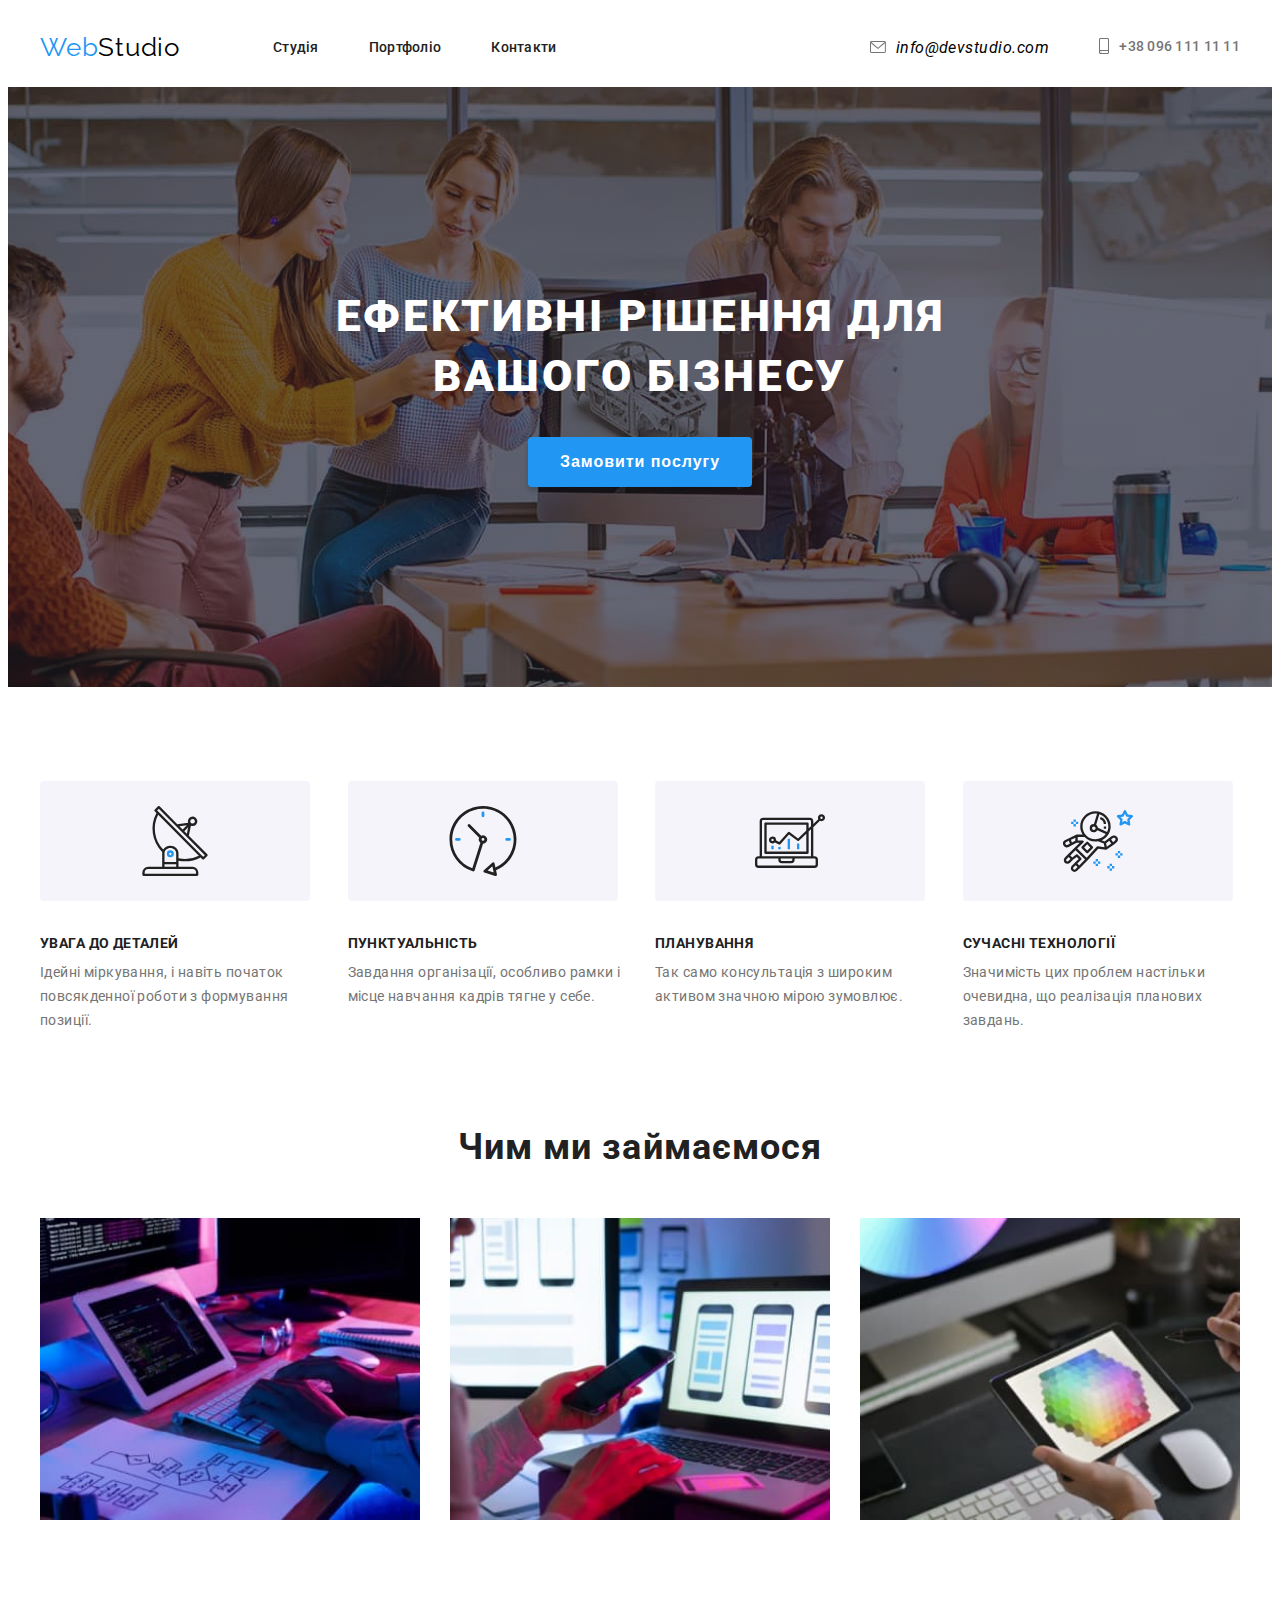
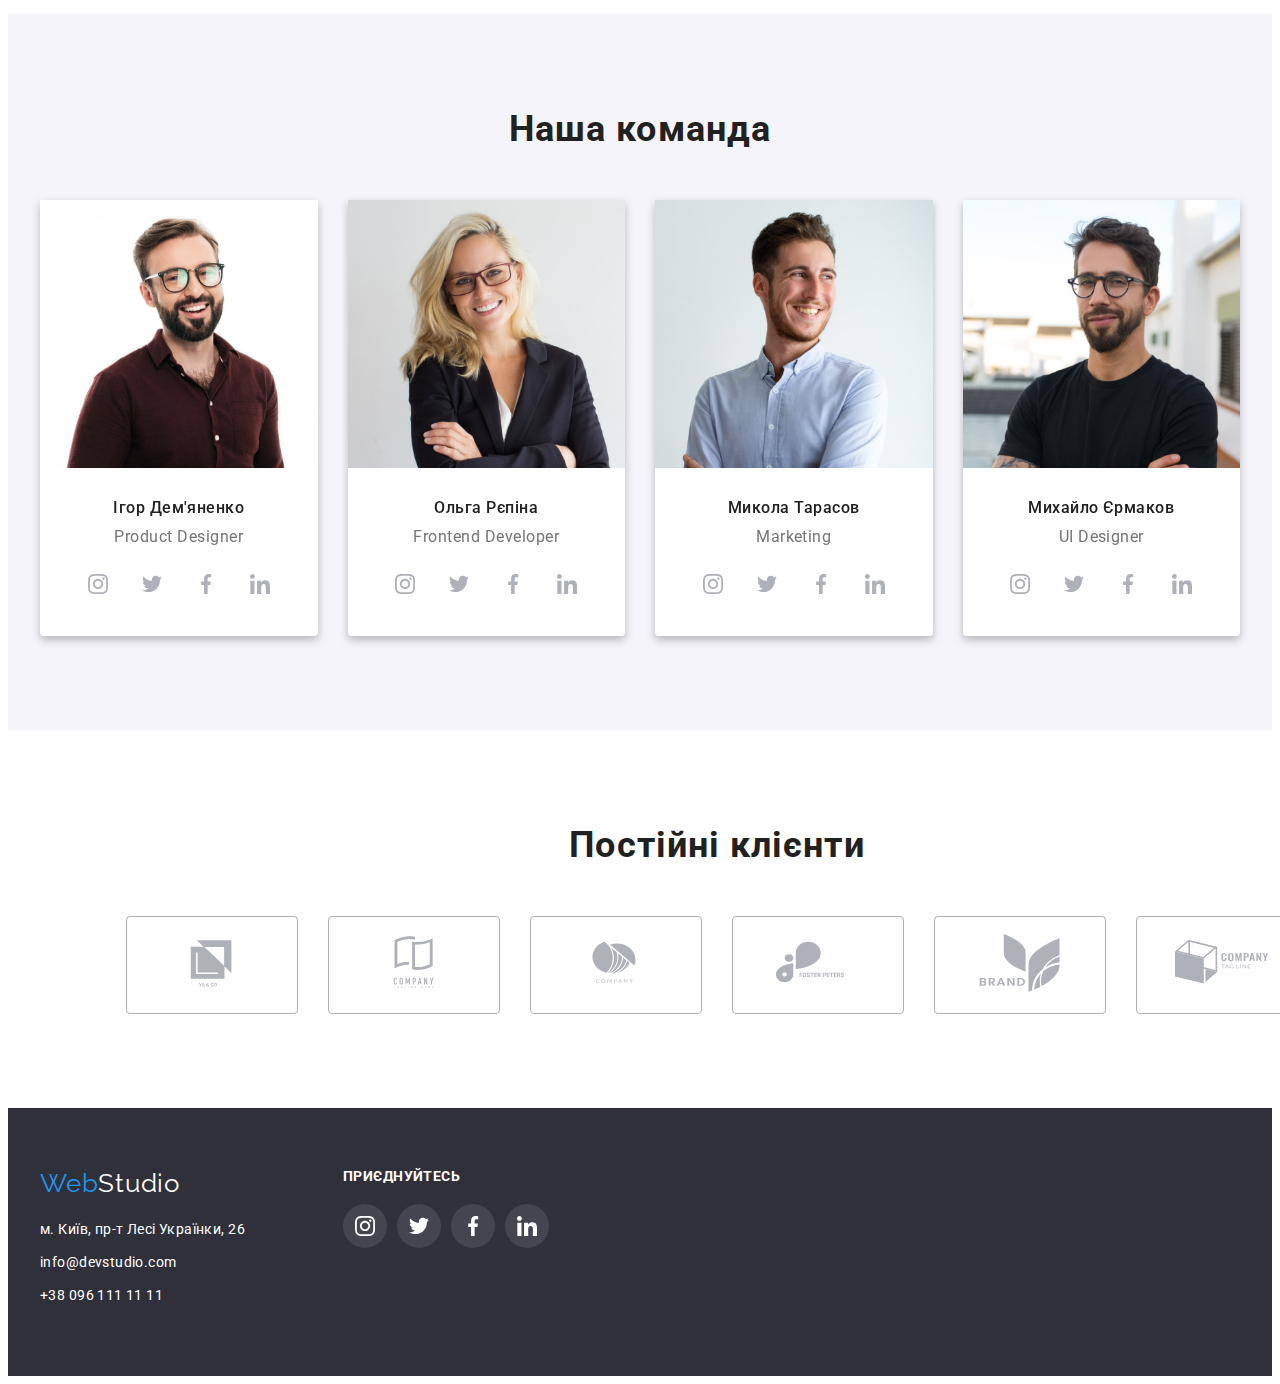
==== index.html @ d31512fd "add styles" ====
<!DOCTYPE html>
<html lang="en">
  <head>
    <meta charset="UTF-8" />
    <meta name="viewport" content="width=device-width, initial-scale=1.0" />
    <title>WebStudio</title>
    <link
      rel="stylesheet"
      href="https://cdnjs.cloudflare.com/ajax/libs/modern-normalize/2.0.0/modern-normalize.min.css"
      integrity="sha512-4xo8blKMVCiXpTaLzQSLSw3KFOVPWhm/TRtuPVc4WG6kUgjH6J03IBuG7JZPkcWMxJ5huwaBpOpnwYElP/m6wg=="
      crossorigin="anonymous"
      referrerpolicy="no-referrer"
    />
    <link rel="preconnect" href="https://fonts.googleapis.com" />
    <link rel="preconnect" href="https://fonts.gstatic.com" crossorigin />
    <link
      href="https://fonts.googleapis.com/css2?family=Raleway:wght@700&family=Roboto:wght@400;500;700;900&display=swap"
      rel="stylesheet"
    />
    <link rel="stylesheet" href="./css/styles.css" />
  </head>
  <body>
    <header class="header">
      <div class="container">
        <a class="logo" href="./index.html"
          ><span class="logo-span">Web</span>Studio</a
        >
        <nav class="nav">
          <ul class="nav-list list">
            <li class="nav-list-item">
              <a class="nav-item-link link" href="./index.html">Студія</a>
            </li>
            <li class="nav-list-item">
              <a class="nav-item-link link" href="./portfolio.html"
                >Портфоліо</a
              >
            </li>
            <li class="nav-list-item">
              <a class="nav-item-link link" href="./index.html">Контакти</a>
            </li>
          </ul>
        </nav>
        <address class="address">
          <ul class="address-list list">
            <li class="address-list-item">
              <a href="info@devstudio.com" class="address-link link"></a>
                <svg class="address-link-svg" width="16" height="12">
                  <use href="./images/symbol-defs.svg#icon-email"></use></svg>info@devstudio.com</a
              >
            </li>
            <li class="address-list-item">
              <a href="tel:+380961111111" class="address-link link">
                <svg class="address-link-svg" width="10" height="16">
                  <use href="./images/symbol-defs.svg#icon-smartphone"></use>
                </svg>
                +38 096 111 11 11</a>
            </li>
          </ul>
        </address>
      </div>
    </header>
    <main class="main">
      <section class="hero">
        <div class="container">
          <h1 class="hero-title">
            Ефективні рішення для <br />
            вашого бізнесу
          </h1>
          <button type="button" class="hero-btn">Замовити послугу</button>
        </div>
      </section>
      <section class="features">
        <div class="container">
          <h2 class="visually-hidden">Особливості</h2>
          <ul class="features-list list">
            <li class="features-list-item">
              <h3 class="features-item-title">Увага до деталей</h3>
              <p class="features-item-text">
                Ідейні міркування, і навіть початок повсякденної роботи з
                формування позиції.
              </p>
            </li>
            <li class="features-list-item">
              <h3 class="features-item-title">Пунктуальність</h3>
              <p class="features-item-text">
                Завдання організації, особливо рамки і місце навчання кадрів
                тягне у себе.
              </p>
            </li>
            <li class="features-list-item">
              <h3 class="features-item-title">Планування</h3>
              <p class="features-item-text">
                Так само консультація з широким активом значною мірою зумовлює.
              </p>
            </li>
            <li class="features-list-item">
              <h3 class="features-item-title">Сучасні технології</h3>
              <p class="features-item-text">
                Значимість цих проблем настільки очевидна, що реалізація
                планових завдань.
              </p>
            </li>
          </ul>
        </div>
      </section>
      <section class="work">
        <div class="container">
          <h2 class="work-title">Чим ми займаємося</h2>
          <ul class="work-list list">
            <li class="work-list-item">
              <img
                class="work-item-img"
                src="./images/work_img1.jpg"
                alt="keyboard"
                width="400"
              />
            </li>
            <li class="work-list-item">
              <img
                class="work-item-img"
                src="./images/work_img2.jpg"
                alt="laptop"
                width="400"
              />
            </li>
            <li class="work-list-item">
              <img
                class="work-item-img"
                src="./images/work_img3.jpg"
                alt="ipad"
                width="400"
              />
            </li>
          </ul>
        </div>
      </section>
      <section class="team">
        <div class="container">
          <h2 class="team-title">Наша команда</h2>
          <ul class="team-list list">
            <li class="team-list-item">
              <img
                class="team-item-img"
                src="./images/team_img1.jpg"
                alt="Ігор Дем'яненко"
                width="400"
              />
              <div class="team-item-box">
                <h3 class="team-item-title">Ігор Дем'яненко</h3>
                <p class="team-item-text">Product Designer</p>
                <ul class="team-soc-list list">
                  <li class="team-soc-item">
                    <a class="team-soc-link" href="">
                      <svg class="team-soc-svg" width="20" height="20">
                        <use
                          href="./images/symbol-defs.svg#icon-instagram"
                        ></use>
                      </svg>
                    </a>
                  </li>
                  <li class="team-soc-item">
                    <a class="team-soc-link" href="">
                      <svg class="team-soc-svg" width="20" height="20">
                        <use href="./images/symbol-defs.svg#icon-twitter"></use>
                      </svg>
                    </a>
                  </li>
                  <li class="team-soc-item">
                    <a class="team-soc-link" href="">
                      <svg class="team-soc-svg" width="20" height="20">
                        <use
                          href="./images/symbol-defs.svg#icon-facebook"
                        ></use>
                      </svg>
                    </a>
                  </li>
                  <li class="team-soc-item">
                    <a class="team-soc-link" href="">
                      <svg class="team-soc-svg" width="20" height="20">
                        <use
                          href="./images/symbol-defs.svg#icon-linkedin"
                        ></use>
                      </svg>
                    </a>
                  </li>
                </ul>
              </div>
            </li>
            <li class="team-list-item">
              <img
                class="team-item-img"
                src="./images/team_img2.jpg"
                alt="Ольга Рєпіна"
                width="400"
              />
              <div class="team-item-box">
                <h3 class="team-item-title">Ольга Рєпіна</h3>
                <p class="team-item-text">Frontend Developer</p>
                <ul class="team-soc-list list">
                  <li class="team-soc-item">
                    <a class="team-soc-link" href="">
                      <svg class="team-soc-svg" width="20" height="20">
                        <use
                          href="./images/symbol-defs.svg#icon-instagram"
                        ></use>
                      </svg>
                    </a>
                  </li>
                  <li class="team-soc-item">
                    <a class="team-soc-link" href="">
                      <svg class="team-soc-svg" width="20" height="20">
                        <use href="./images/symbol-defs.svg#icon-twitter"></use>
                      </svg>
                    </a>
                  </li>
                  <li class="team-soc-item">
                    <a class="team-soc-link" href="">
                      <svg class="team-soc-svg" width="20" height="20">
                        <use
                          href="./images/symbol-defs.svg#icon-facebook"
                        ></use>
                      </svg>
                    </a>
                  </li>
                  <li class="team-soc-item">
                    <a class="team-soc-link" href="">
                      <svg class="team-soc-svg" width="20" height="20">
                        <use
                          href="./images/symbol-defs.svg#icon-linkedin"
                        ></use>
                      </svg>
                    </a>
                  </li>
                </ul>
              </div>
            </li>
            <li class="team-list-item">
              <img
                class="team-item-img"
                src="./images/team_img3.jpg"
                alt="Микола Тарасов"
                width="400"
              />
              <div class="team-item-box">
                <h3 class="team-item-title">Микола Тарасов</h3>
                <p class="team-item-text">Marketing</p>
                <ul class="team-soc-list list">
                  <li class="team-soc-item">
                    <a class="team-soc-link" href="">
                      <svg class="team-soc-svg" width="20" height="20">
                        <use
                          href="./images/symbol-defs.svg#icon-instagram"
                        ></use>
                      </svg>
                    </a>
                  </li>
                  <li class="team-soc-item">
                    <a class="team-soc-link" href="">
                      <svg class="team-soc-svg" width="20" height="20">
                        <use href="./images/symbol-defs.svg#icon-twitter"></use>
                      </svg>
                    </a>
                  </li>
                  <li class="team-soc-item">
                    <a class="team-soc-link" href="">
                      <svg class="team-soc-svg" width="20" height="20">
                        <use
                          href="./images/symbol-defs.svg#icon-facebook"
                        ></use>
                      </svg>
                    </a>
                  </li>
                  <li class="team-soc-item">
                    <a class="team-soc-link" href="">
                      <svg class="team-soc-svg" width="20" height="20">
                        <use
                          href="./images/symbol-defs.svg#icon-linkedin"
                        ></use>
                      </svg>
                    </a>
                  </li>
                </ul>
              </div>
            </li>
            <li class="team-list-item">
              <img
                class="team-item-img"
                src="./images/team_img4.jpg"
                alt="Михайло Єрмаков"
                width="400"
              />
              <div class="team-item-box">
                <h3 class="team-item-title">Михайло Єрмаков</h3>
                <p class="team-item-text">UI Designer</p>
                <ul class="team-soc-list list">
                  <li class="team-soc-item">
                    <a class="team-soc-link" href="">
                      <svg class="team-soc-svg" width="20" height="20">
                        <use
                          href="./images/symbol-defs.svg#icon-instagram"
                        ></use>
                      </svg>
                    </a>
                  </li>
                  <li class="team-soc-item">
                    <a class="team-soc-link" href="">
                      <svg class="team-soc-svg" width="20" height="20">
                        <use href="./images/symbol-defs.svg#icon-twitter"></use>
                      </svg>
                    </a>
                  </li>
                  <li class="team-soc-item">
                    <a class="team-soc-link" href="">
                      <svg class="team-soc-svg" width="20" height="20">
                        <use
                          href="./images/symbol-defs.svg#icon-facebook"
                        ></use>
                      </svg>
                    </a>
                  </li>
                  <li class="team-soc-item">
                    <a class="team-soc-link" href="">
                      <svg class="team-soc-svg" width="20" height="20">
                        <use
                          href="./images/symbol-defs.svg#icon-linkedin"
                        ></use>
                      </svg>
                    </a>
                  </li>
                </ul>
              </div>
            </li>
          </ul>
        </div>
      </section>
      <section class="customers">
        <div class="container">
          <h2 class="customers-title">Постійні клієнти</h2>
          <ul class="customers-list list">
            <li class="customers-list-item">
              <a class="customers-item-link" href="">
                <svg class="customers-item-svg" width="106" height="60">
                  <use href="./images/symbol-defs.svg#icon-logo_client1"></use>
                </svg>
              </a>
            </li>
            <li class="customers-list-item">
              <a class="customers-item-link" href="">
                <svg class="customers-item-svg" width="106" height="60">
                  <use href="./images/symbol-defs.svg#icon-logo_client2"></use>
                </svg>
              </a>
            </li>
            <li class="customers-list-item">
              <a class="customers-item-link" href="">
                <svg class="customers-item-svg" width="106" height="60">
                  <use href="./images/symbol-defs.svg#icon-logo_client3"></use>
                </svg>
              </a>
            </li>
            <li class="customers-list-item">
              <a class="customers-item-link" href="">
                <svg class="customers-item-svg" width="106" height="60">
                  <use href="./images/symbol-defs.svg#icon-logo_client4"></use>
                </svg>
              </a>
            </li>
            <li class="customers-list-item">
              <a class="customers-item-link" href="">
                <svg class="customers-item-svg" width="106" height="60">
                  <use href="./images/symbol-defs.svg#icon-logo_client5"></use>
                </svg>
              </a>
            </li>
            <li class="customers-list-item">
              <a class="customers-item-link" href="">
                <svg class="customers-item-svg" width="106" height="60">
                  <use href="./images/symbol-defs.svg#icon-logo_client6"></use>
                </svg>
              </a>
            </li>
          </ul>
        </div>
      </section>
    </main>
    <footer class="footer">
      <div class="container">
        <div class="footer-info">
          <a class="logo footer-logo" href="./index.html"
            ><span class="logo-span">Web</span>Studio</a
          >
          <address class="footer-address">
            <ul class="list footer-address-list">
              <li class="footer-address-item">
                <a
                  class="footer-address-link link"
                  href="https://goo.gl/maps/xcKS5uN1R73TACxM7"
                  >м. Київ, пр-т Лесі Українки, 26</a
                >
              </li>
              <li class="footer-address-item">
                <a class="footer-address-link link" href="info@devstudio.com"
                  >info@devstudio.com</a
                >
              </li>
              <li class="footer-address-item">
                <a class="footer-address-link link" href="tel:+380961111111"
                  >+38 096 111 11 11</a
                >
              </li>
            </ul>
          </address>
        </div>
        <div class="footer-soc">
          <h2 class="footer-soc-title">приєднуйтесь</h2>
          <ul class="footer-soc-list list">
            <li class="footer-soc-item">
              <a class="footer-soc-link" href="">
                <svg class="footer-soc-svg" width="20" height="20">
                  <use href="./images/symbol-defs.svg#icon-instagram"></use>
                </svg>
              </a>
            </li>
            <li class="footer-soc-item">
              <a class="footer-soc-link" href="">
                <svg class="footer-soc-svg" width="20" height="20">
                  <use href="./images/symbol-defs.svg#icon-twitter"></use>
                </svg>
              </a>
            </li>
            <li class="footer-soc-item">
              <a class="footer-soc-link" href="">
                <svg class="footer-soc-svg" width="20" height="20">
                  <use href="./images/symbol-defs.svg#icon-facebook"></use>
                </svg>
              </a>
            </li>
            <li class="footer-soc-item">
              <a class="footer-soc-link" href="">
                <svg class="footer-soc-svg" width="20" height="20">
                  <use href="./images/symbol-defs.svg#icon-linkedin"></use>
                </svg>
              </a>
            </li>
          </ul>
        </div>
      </div>
    </footer>
  </body>
</html>
---- css/styles.css ----
:root {
  --accent-color: #2196f3;
  --black-color: #000000;
  --add-color: #212121;
  --background-color: #2f303a;
  --white-color: #ffffff;
  --text-color: #757575;
  --team-background-color: #f5f4fa;
}
body {
  font-family: "Roboto";
  letter-spacing: 0.48px;
}
h1,
h2,
h3,
h4,
p {
  margin-top: 0;
  margin-bottom: 0;
}

ul {
  margin-top: 0;
  margin-bottom: 0;
  padding-left: 0;
}

img {
  display: block;
  max-width: 100%;
  height: auto;
}

.list {
  list-style: none;
  padding: 0;
}

.link {
  text-decoration: none;
}

.visually-hidden {
  position: absolute;
  width: 1px;
  height: 1px;
  margin: -1px;
  border: 0;
  padding: 0;
  white-space: nowrap;
  clip-path: inset(100%);
  clip: rect(0 0 0 0);
  overflow: hidden;
}
.container {
  width: 1200px;
  margin: 0 auto;
  padding: 0 15px;
}
.header {
  padding-top: 24px;
  padding-bottom: 25px;
}
.header .container {
  display: flex;
  align-items: center;
}
.logo {
  color: var(--black-color);
  font-family: Raleway;
  font-size: 26px;
  letter-spacing: 0.78px;
  margin-right: 93px;
  text-decoration: none;
}
.logo-span {
  color: var(--accent-color);
}

.nav {
  font-size: 14px;
  font-weight: 500;
  letter-spacing: 0.28px;
}
.nav-list {
  display: flex;
  gap: 50px;
}
.nav-item-link {
  color: var(--add-color);
}

.nav-item-link:hover {
  color: var(--accent-color);
}
.address {
  margin-left: auto;
}
.address-list {
  display: flex;
  gap: 50px;
}
.address-link-svg {
  fill: var(--text-color);
  margin-right: 10px;
}
.address-link {
  color: var(--text-color);
  font-size: 14px;
  font-style: normal;
  font-weight: 500;
  letter-spacing: 0.28px;
  display: flex;
  align-items: center;
}
.address-link:hover {
  color: var(--accent-color);
}
.address-link:hover .address-link-svg,
.address-link:focus .address-link-svg {
  fill: var(--accent-color);
}
.hero {
  padding-top: 200px;
  padding-bottom: 200px;
  background-image: linear-gradient(
      rgba(47, 48, 58, 0.4),
      rgba(47, 48, 58, 0.4)
    ),
    url(../images/hero_img1.jpg);
  text-align: center;
  background-position: center;
  background-repeat: no-repeat;
}
.hero-title {
  color: var(--white-color);
  text-align: center;
  font-size: 44px;
  font-weight: 900;
  line-height: 1.36;
  letter-spacing: 2.64px;
  text-transform: uppercase;
  margin-bottom: 30px;
}
.hero-btn {
  color: var(--white-color);
  background-color: var(--accent-color);
  font-size: 16px;
  font-weight: 700;
  line-height: 1.875;
  letter-spacing: 0.96px;
  text-align: center;
  box-shadow: 0px 4px 4px 0px rgba(0, 0, 0, 0.15);
  padding: 10px 32px;
  border-radius: 4px;
  border: none;
}
.hero-btn:hover,
.hero-btn:focus {
  cursor: pointer;
  opacity: 0.8;
}
.features {
  padding-top: 94px;
  padding-bottom: 94px;
}
.features-list {
  display: flex;
  gap: 30px;
}
.features-list-item::before {
  content: "";
  display: inline-block;
  margin-bottom: 30px;
  width: 270px;
  height: 120px;
  background-color: var(--team-background-color);
  background-position: center;
  background-repeat: no-repeat;
  border-radius: 4px;
}
.features-list-item:nth-child(1)::before {
  background-image: url(../images/features_svg1.svg);
}
.features-list-item:nth-child(2)::before {
  background-image: url(../images/features_svg2.svg);
}
.features-list-item:nth-child(3)::before {
  background-image: url(../images/features_svg3.svg);
}
.features-list-item:nth-child(4)::before {
  background-image: url(../images/features_svg4.svg);
}
.features-list-item {
  flex-basis: calc((100% - 90px) / 4);
}
.features-item-title {
  color: var(--add-color);
  font-size: 14px;
  letter-spacing: 0.42px;
  text-transform: uppercase;
  margin-bottom: 10px;
}
.features-item-text {
  color: var(--text-color);
  font-size: 14px;
  line-height: 1.71;
  letter-spacing: 0.42px;
}
.work {
  padding-bottom: 94px;
}
.work-list {
  display: flex;
  gap: 30px;
}
.team {
  background-color: var(--team-background-color);
  padding-top: 94px;
  padding-bottom: 94px;
}
.team-list {
  display: flex;
  gap: 30px;
}
.team-list-item {
  background-color: #ffffff;
  border-bottom-left-radius: 4px;
  border-bottom-right-radius: 4px;
  filter: drop-shadow(0px 4px 4px rgba(0, 0, 0, 0.25));
}
.work-title,
.team-title {
  color: var(--add-color);
  text-align: center;
  font-size: 36px;
  letter-spacing: 1.08px;
  margin-bottom: 50px;
}
.team-item-box {
  padding: 30px 0;
}
.team-item-title {
  color: var(--add-color);
  text-align: center;
  font-size: 16px;
  font-weight: 500;
  margin-bottom: 10px;
}
.team-item-text {
  color: var(--text-color);
  text-align: center;
  margin-bottom: 16px;
}
.team-soc-list {
  display: flex;
  justify-content: center;
  align-items: center;
  gap: 10px;
}
.team-soc-link {
  padding: 12px;
  display: flex;
  border-radius: 50%;
}
.team-soc-link:hover,
.team-soc-link:focus {
  background-color: var(--accent-color);
}
.team-soc-svg {
  fill: #afb1b8;
}
.team-soc-link:hover .team-soc-svg,
.team-soc-link:focus .team-soc-svg {
  fill: var(--white-color);
}
.customers {
  padding: 94px;
}
.customers-title {
  margin-bottom: 50px;
  color: #212121;
  text-align: center;
  font-size: 36px;
  line-height: normal;
  letter-spacing: 1.08px;
}
.customers-list {
  display: flex;
  justify-content: center;
  align-items: center;
  gap: 30px;
}
.customers-list-item {
  display: flex;
}
.customers-item-svg {
  fill: #afb1b8;
}
.customers-item-link {
  padding: 16px 32px;
  border: #afb1b8 solid 1px;
  border-radius: 4px;
}
.customers-item-link:hover,
.customers-item-link:focus {
  border-color: var(--accent-color);
}
.customers-item-link:hover .customers-item-svg,
.customers-item-link:focus .customers-item-svg {
  fill: var(--accent-color);
}
.footer {
  background-color: var(--background-color);
  padding-top: 60px;
  padding-bottom: 60px;
}
.footer .container {
  display: flex;
  gap: 70px;
}
.footer-logo {
  color: var(--white-color);
  margin-bottom: 20px;
  display: inline-block;
}
.footer-address-link {
  color: var(--text-color);
  font-size: 14px;
  font-style: normal;
  line-height: 1.71;
  letter-spacing: 0.42px;
}
.footer-address-link:hover,
.footer-address-link:focus {
 color: var(--accent-color);
}
.footer-address-item {
  margin-bottom: 9px;
}
.footer-address-link:first-child {
  color: var(--white-color);
}
.footer-soc-title {
  color: #fff;
  font-size: 14px;
  line-height: normal;
  letter-spacing: 0.42px;
  text-transform: uppercase;
  margin-bottom: 20px;
}
.footer-soc-list {
  display: flex;
  justify-content: center;
  align-items: center;
  gap: 10px;
}
.footer-soc-link {
  padding: 12px;
  display: flex;
  border-radius: 50%;
  background-color: rgba(255, 255, 255, 0.1);
}
.footer-soc-svg {
  fill: var(--white-color);
}
.footer-soc-link:hover,
.footer-soc-link:focus {
  background-color: var(--accent-color);
}
/* Porfolio */
.projects {
  padding-top: 94px;
  padding-bottom: 94px;
}
.filters-list {
  display: flex;
  gap: 8px;
  margin-bottom: 50px;
  justify-content: center;
}
.filters-item-btn {
  min-width: 73px;
  padding: 6px 22px;
  color: var(--add-color);
  font-family: Roboto;
  font-size: 16px;
  font-weight: 500;
  line-height: 1.625;
  letter-spacing: 0.48px;
  border: none;
  background-color: #f5f4fa;
  border-radius: 4px;
}
.filters-item-btn:hover,
.filters-item-btn:focus {
  color: var(--white-color);
  background-color: var(--accent-color);
  cursor: pointer;
  box-shadow: 0px 2px 2px 0px rgba(0, 0, 0, 0.12),
    0px 1px 2px 0px rgba(0, 0, 0, 0.08), 0px 3px 1px 0px rgba(0, 0, 0, 0.1);
}
.projects-list {
  display: flex;
  gap: 30px;
  flex-wrap: wrap;
}
.projects-list-item {
  border: 1px solid;
  border-color: #eee;
  flex-basis: calc((100% - 60px) / 3);
}
.projects-item-link {
  display: block;
}
.projects-item-link:hover,
.projects-item-link:focus {
  box-shadow: 1px 4px 6px 0px rgba(0, 0, 0, 0.16),
    0px 4px 4px 0px rgba(0, 0, 0, 0.06), 0px 1px 1px 0px rgba(0, 0, 0, 0.12);
}
.projects-item-box {
  padding: 20px 24px;
}
.projects-item-title {
  color: var(--add-color);
  font-size: 18px;
  line-height: 2;
  letter-spacing: 1.08px;
  margin-bottom: 4px;
}
.projects-item-text {
  color: var(--text-color);
  line-height: 1.875;
}
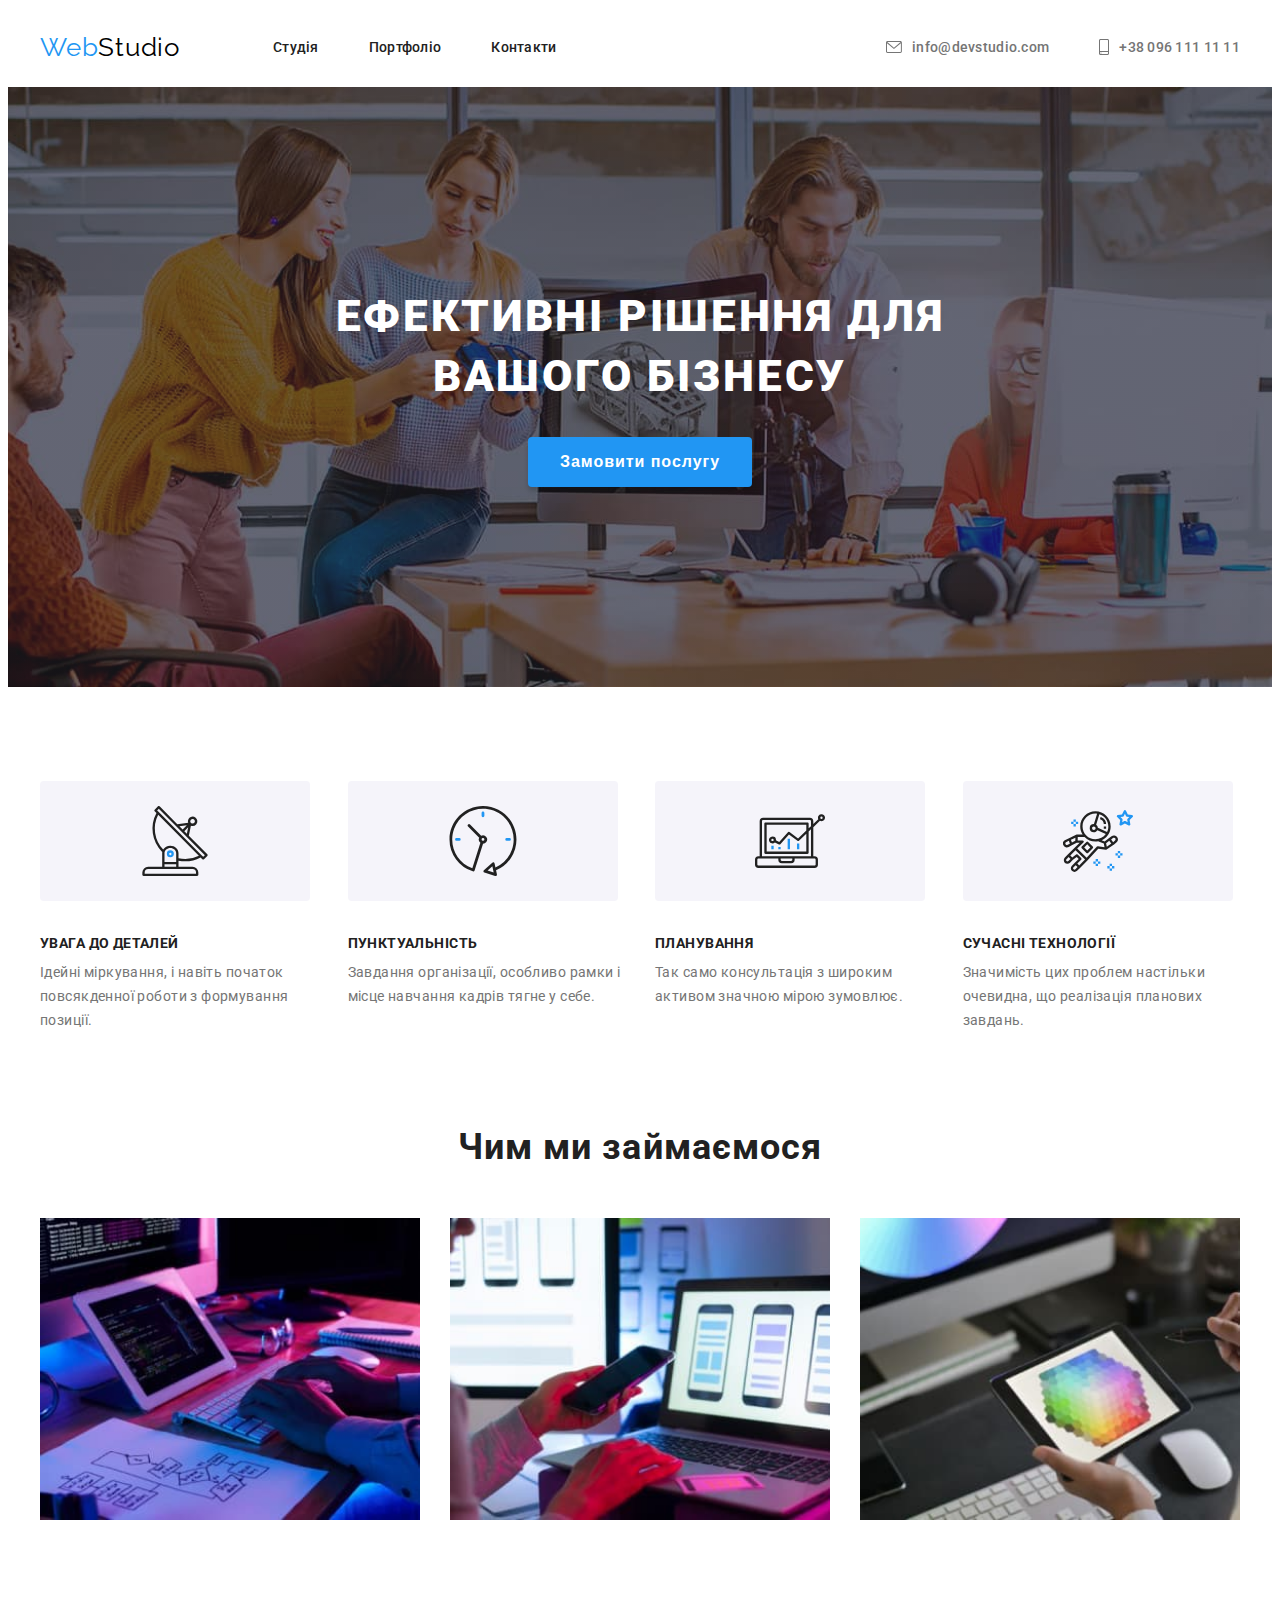
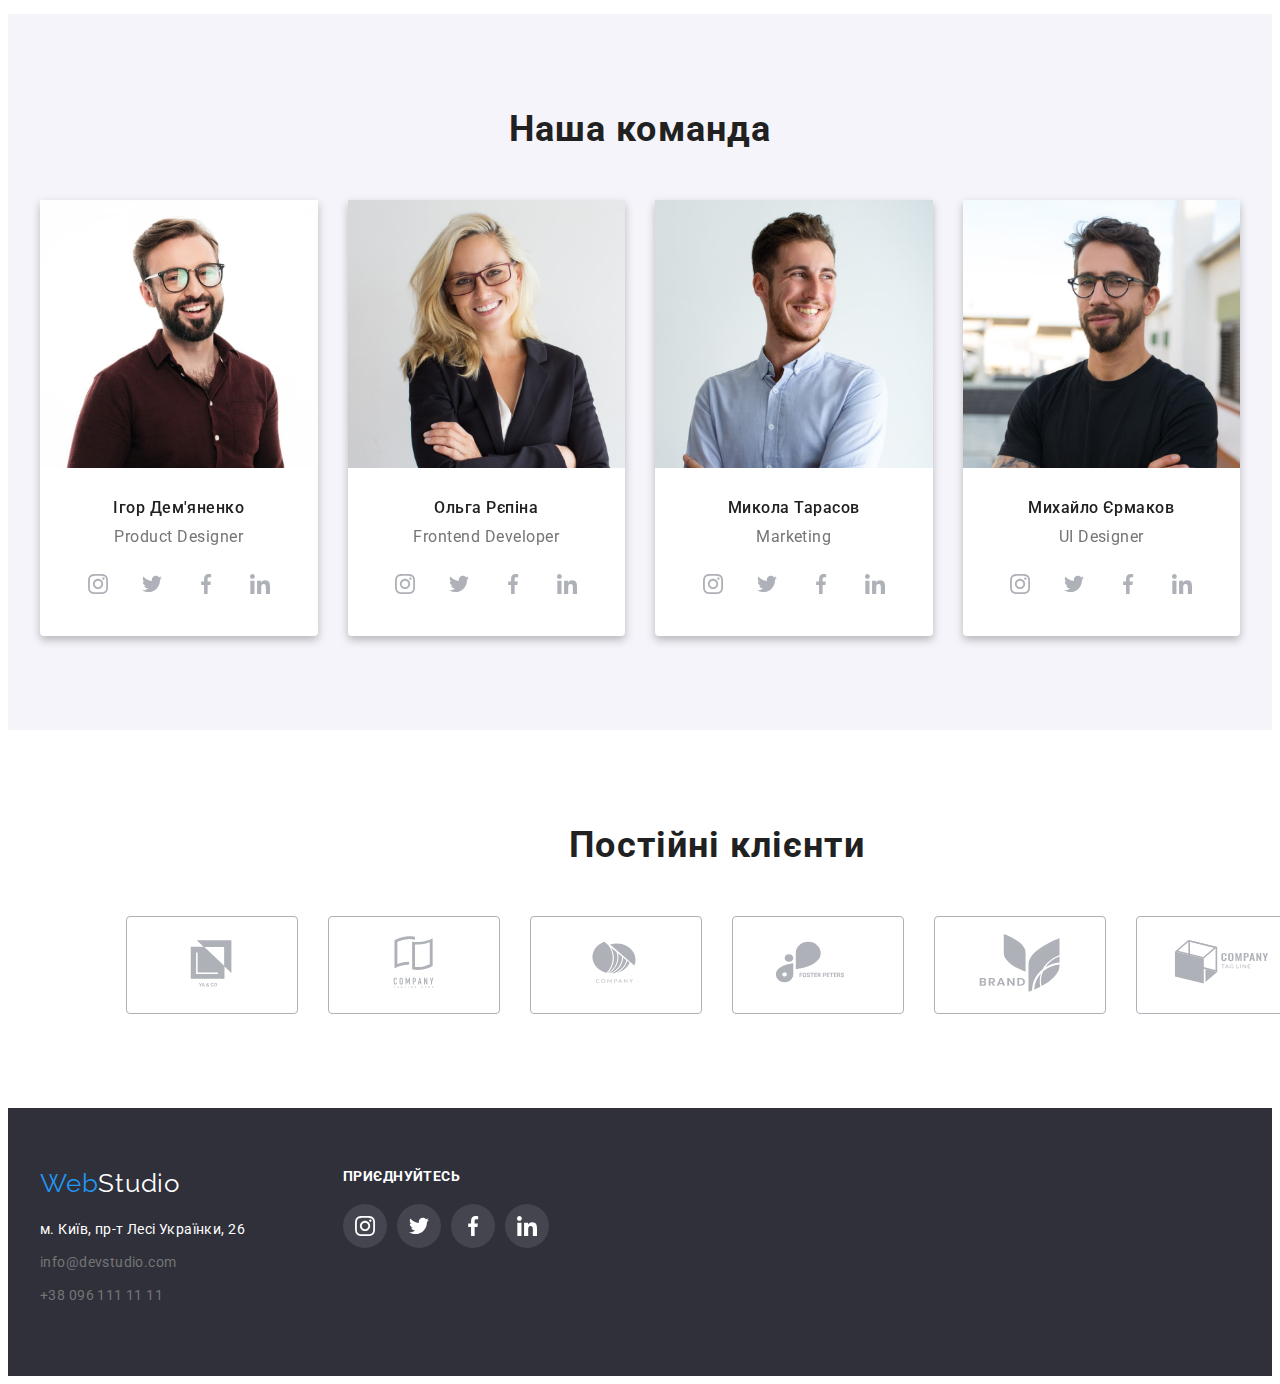
==== commit c4cac935: "add styles" ====
--- a/index.html
+++ b/index.html
@@ -43,10 +43,9 @@
         <address class="address">
           <ul class="address-list list">
             <li class="address-list-item">
-              <a href="info@devstudio.com" class="address-link link"></a>
+              <a href="info@devstudio.com" class="address-link link">
                 <svg class="address-link-svg" width="16" height="12">
-                  <use href="./images/symbol-defs.svg#icon-email"></use></svg>info@devstudio.com</a
-              >
+                  <use href="./images/symbol-defs.svg#icon-email"></use></svg>info@devstudio.com</a>
             </li>
             <li class="address-list-item">
               <a href="tel:+380961111111" class="address-link link">
--- a/css/styles.css
+++ b/css/styles.css
@@ -332,15 +332,15 @@
   line-height: 1.71;
   letter-spacing: 0.42px;
 }
+.footer-address-item:first-child .footer-address-link {
+  color: var(--white-color);
+}
 .footer-address-link:hover,
 .footer-address-link:focus {
  color: var(--accent-color);
 }
 .footer-address-item {
   margin-bottom: 9px;
-}
-.footer-address-link:first-child {
-  color: var(--white-color);
 }
 .footer-soc-title {
   color: #fff;
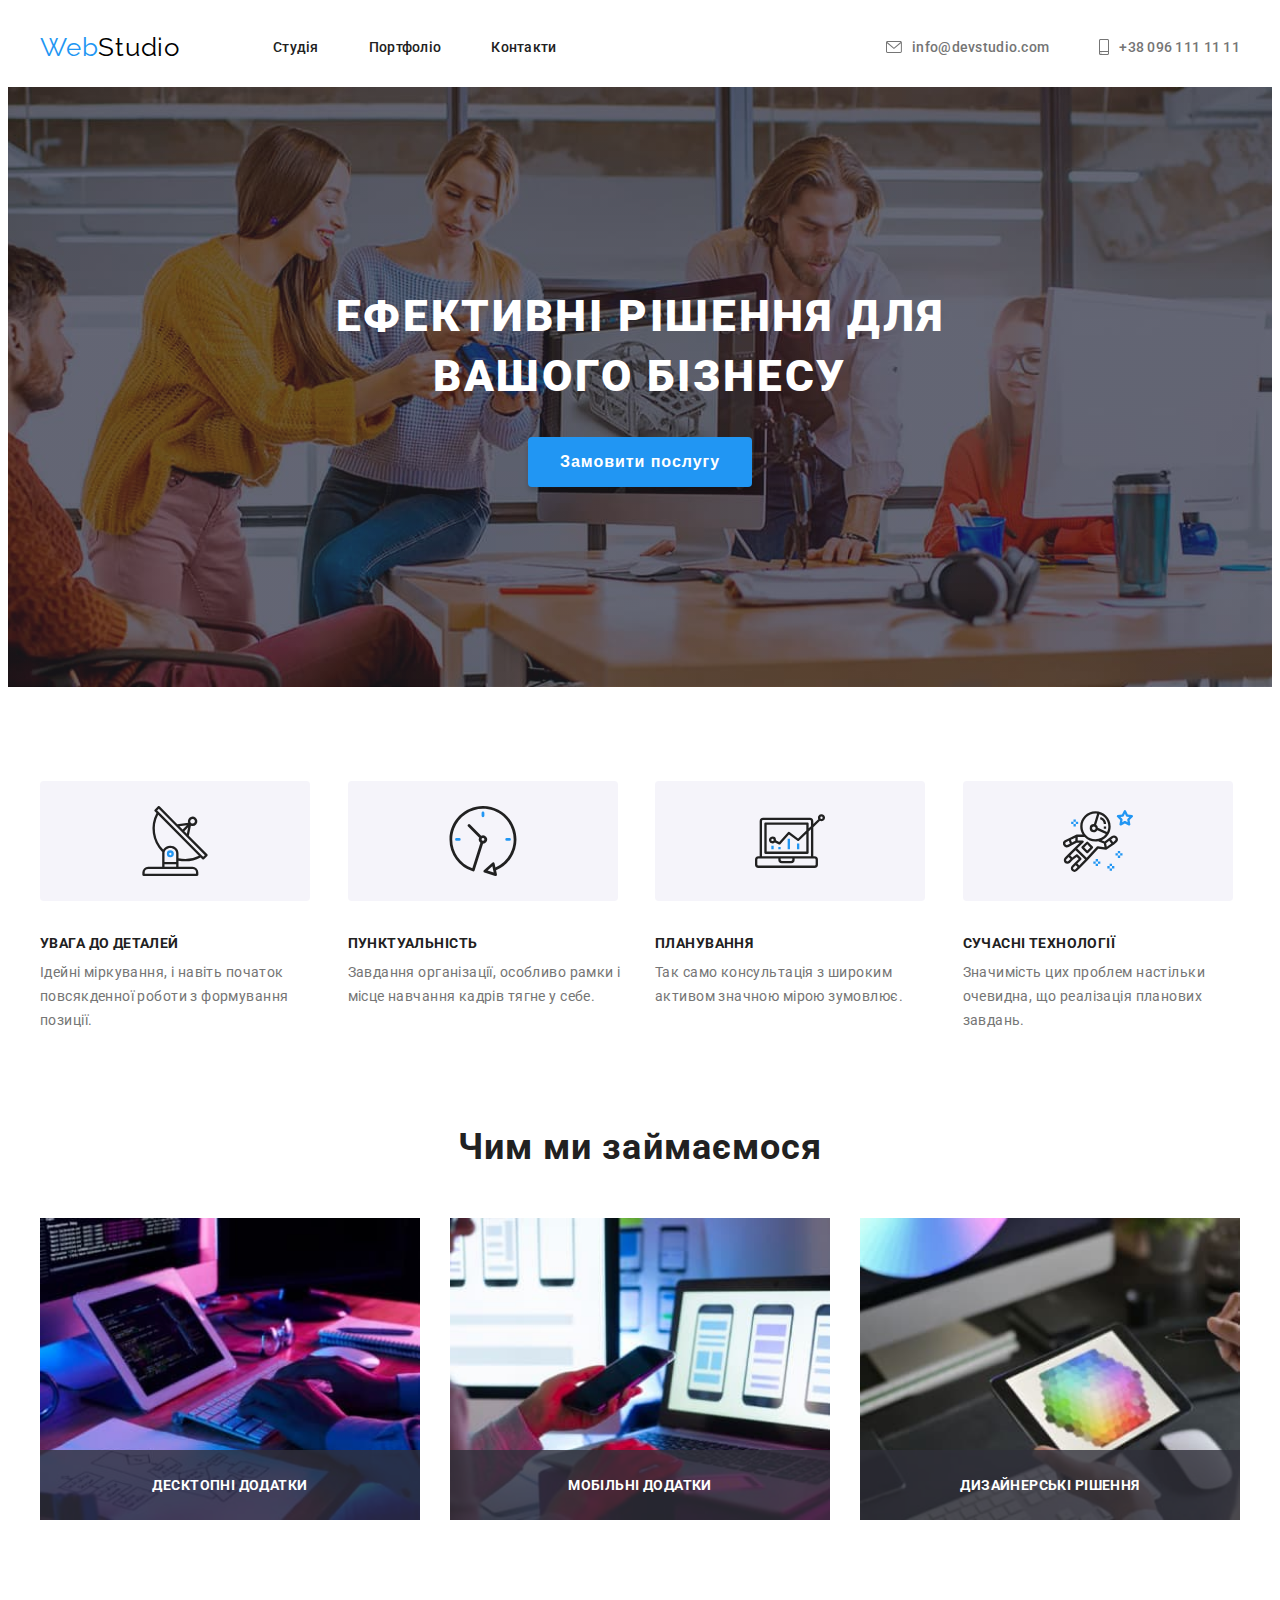
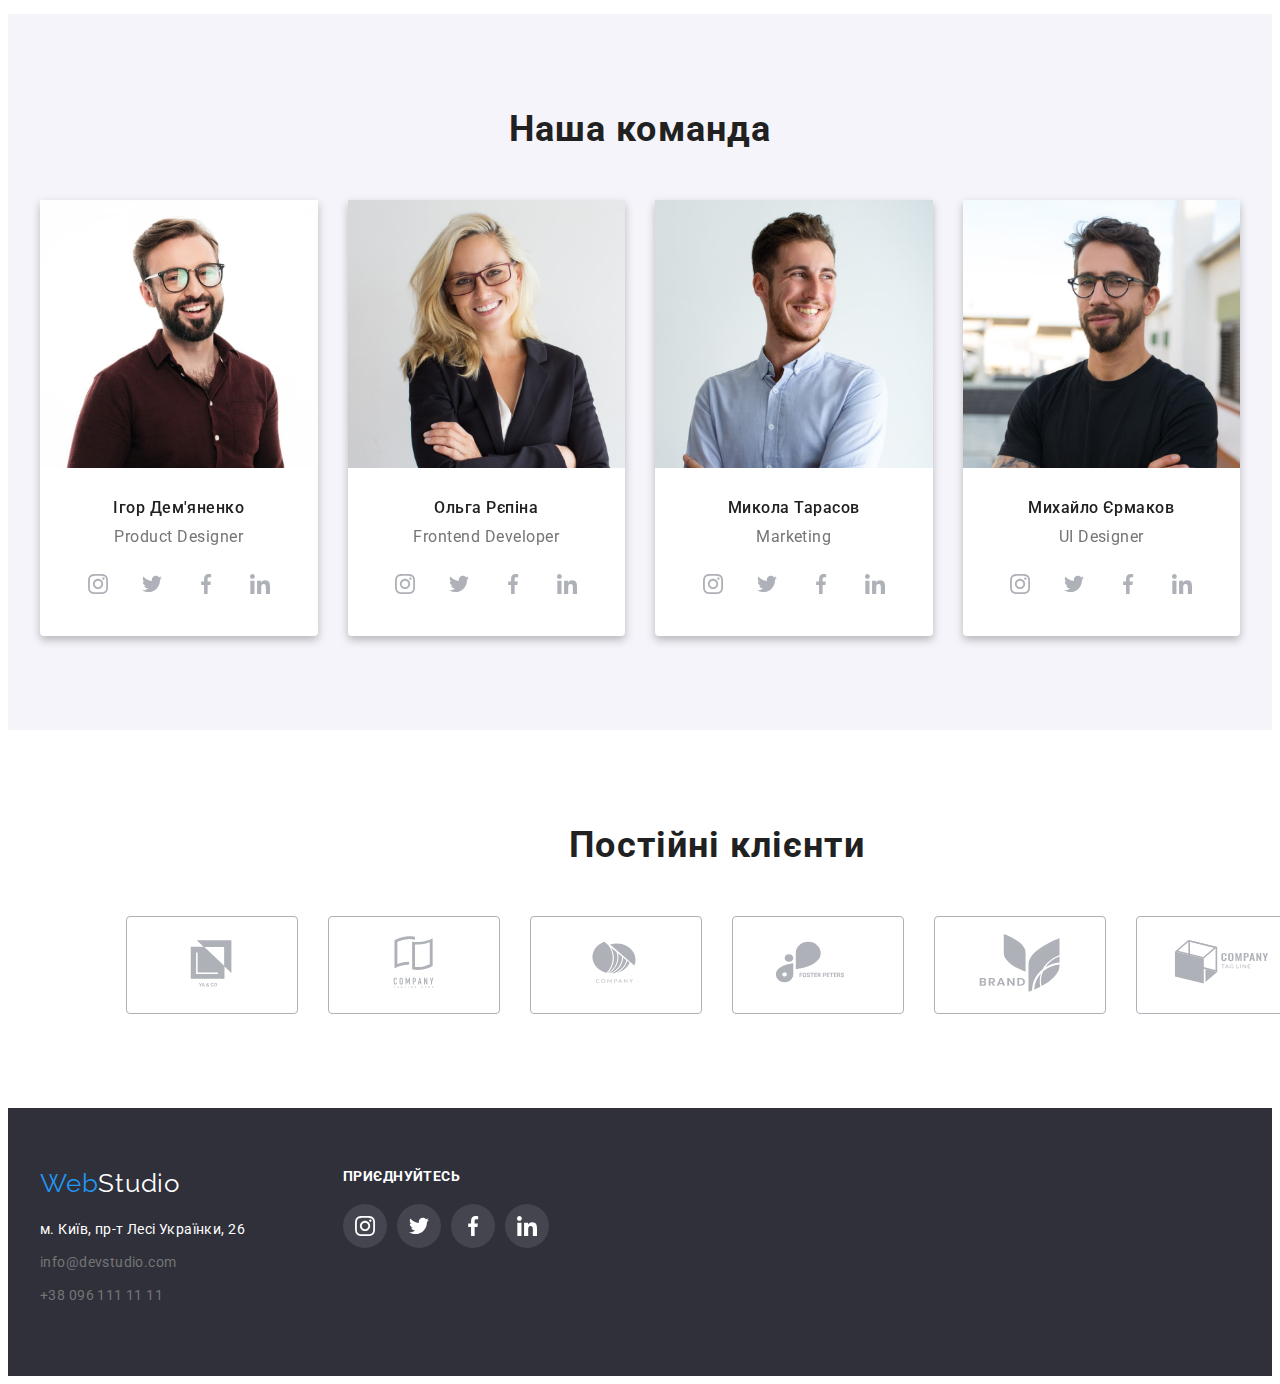
==== commit 694412da: "add styles" ====
--- a/index.html
+++ b/index.html
@@ -113,6 +113,7 @@
                 alt="keyboard"
                 width="400"
               />
+              <h3 class="work-item-title">Десктопні додатки</h3>
             </li>
             <li class="work-list-item">
               <img
@@ -121,6 +122,7 @@
                 alt="laptop"
                 width="400"
               />
+              <h3 class="work-item-title">Мобільні додатки</h3>
             </li>
             <li class="work-list-item">
               <img
@@ -129,6 +131,7 @@
                 alt="ipad"
                 width="400"
               />
+              <h3 class="work-item-title">Дизайнерські рішення</h3>
             </li>
           </ul>
         </div>
--- a/css/styles.css
+++ b/css/styles.css
@@ -215,6 +215,22 @@
   display: flex;
   gap: 30px;
 }
+.work-list-item {
+  position: relative;
+}
+.work-item-title {
+  color: #FFF;
+  text-align: center;
+  font-size: 14px;
+  line-height: normal;
+  letter-spacing: 0.42px;
+  text-transform: uppercase;
+  background-color: rgba(47, 48, 58, 0.80);
+  padding: 27px 0;
+  position: absolute;
+  bottom: 0;
+  width: 100%;
+}
 .team {
   background-color: var(--team-background-color);
   padding-top: 94px;
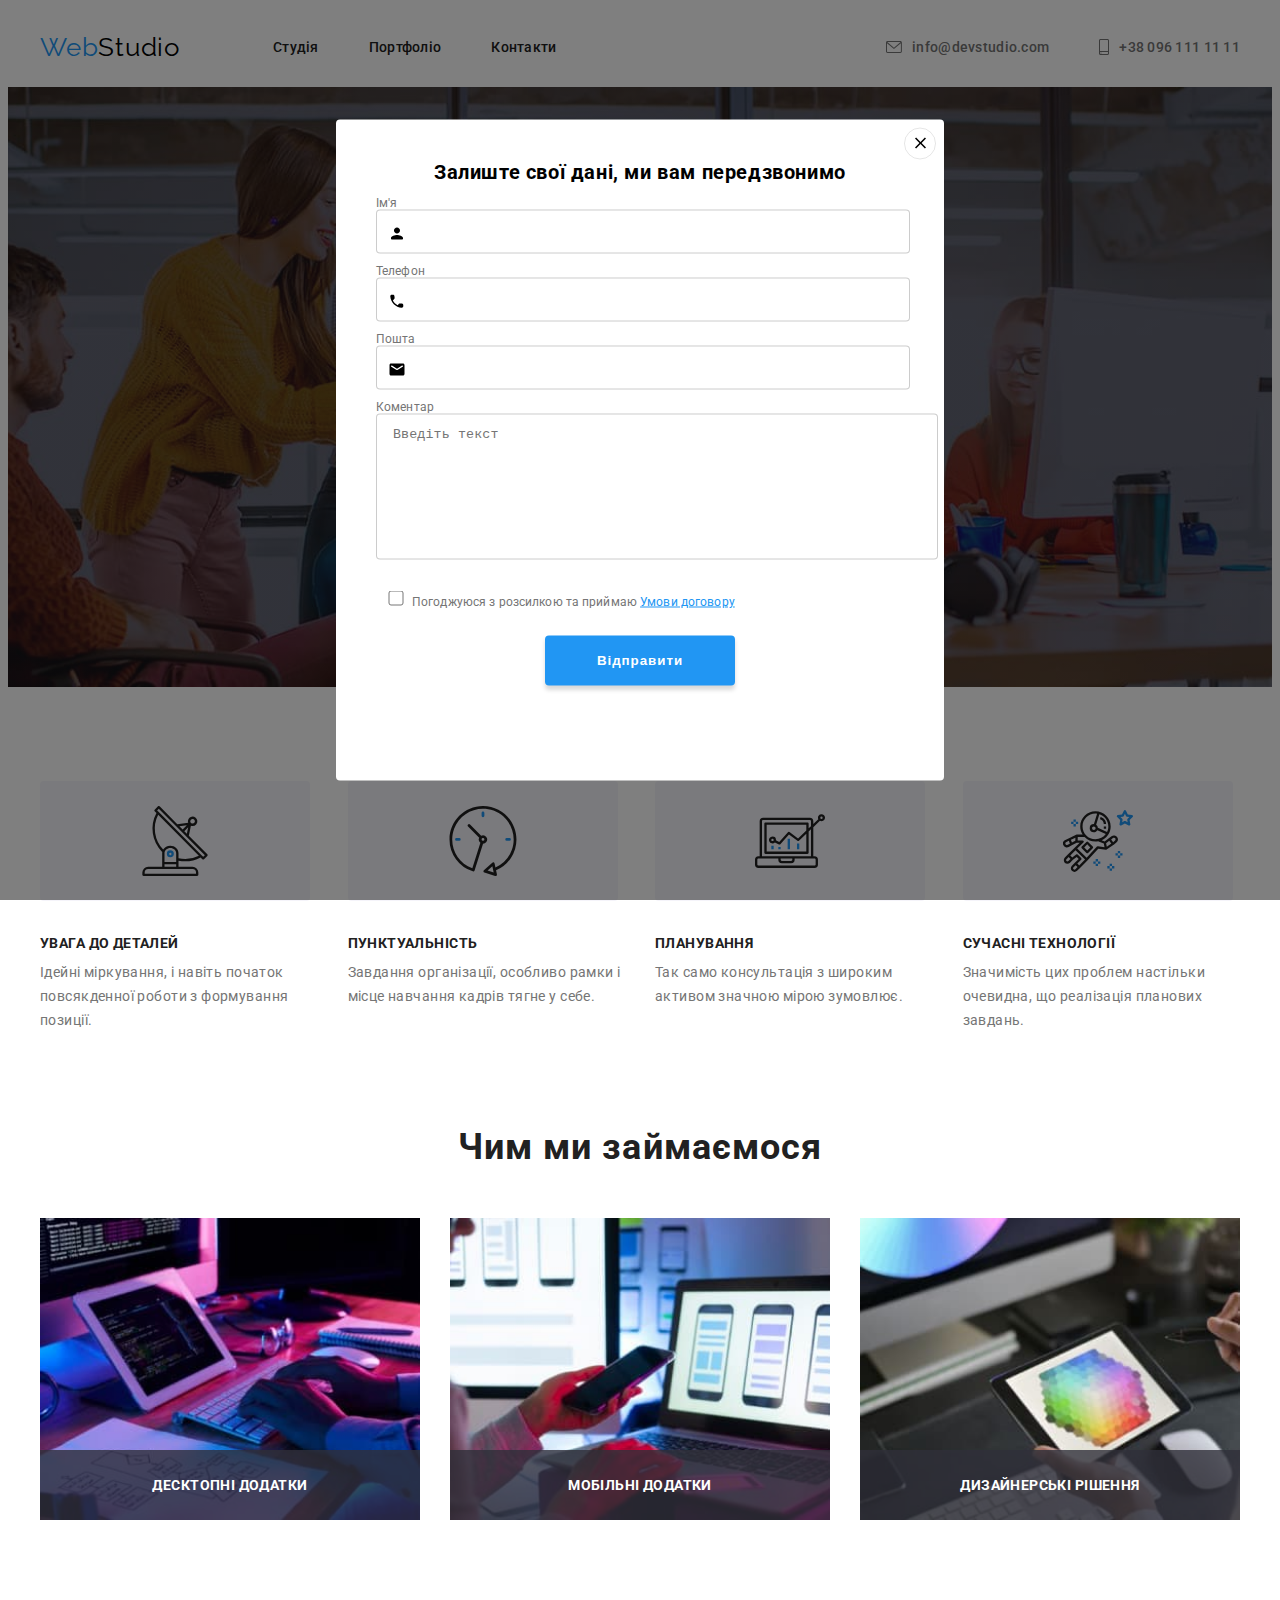
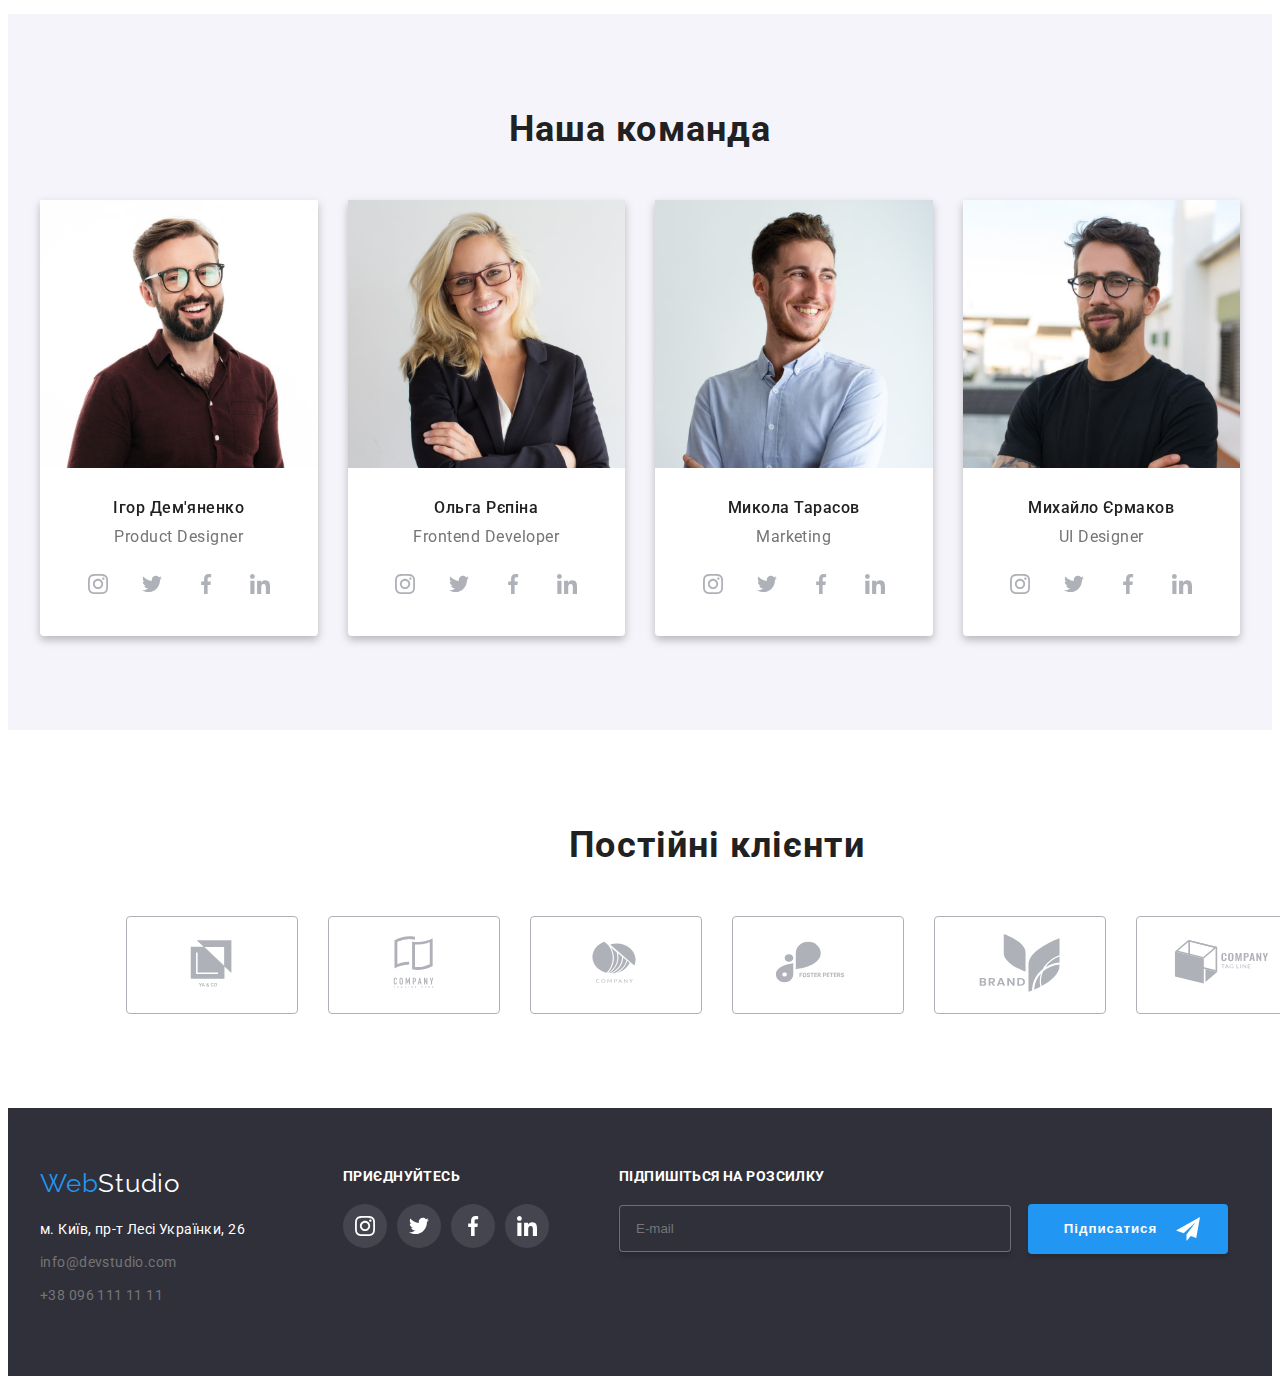
==== commit 1b7cc36b: "add modal window" ====
--- a/index.html
+++ b/index.html
@@ -52,7 +52,8 @@
                 <svg class="address-link-svg" width="10" height="16">
                   <use href="./images/symbol-defs.svg#icon-smartphone"></use>
                 </svg>
-                +38 096 111 11 11</a>
+                +38 096 111 11 11</a
+              >
             </li>
           </ul>
         </address>
@@ -65,7 +66,9 @@
             Ефективні рішення для <br />
             вашого бізнесу
           </h1>
-          <button type="button" class="hero-btn">Замовити послугу</button>
+          <button type="button" class="hero-btn" data-modal-open>
+            Замовити послугу
+          </button>
         </div>
       </section>
       <section class="features">
@@ -446,7 +449,59 @@
             </li>
           </ul>
         </div>
+        <div class="footer-form">
+          <h2 class="footer-form-title">Підпишіться на розсилку</h2>
+          <input type="email" class="footer-form-input" placeholder="E-mail" />
+          <button class="footer-form-btn" type="submit">Підписатися <svg class="footer-btn-icon" width="24" height="24">
+            <use href="./images/symbol-defs.svg#telegram-icon"></use>
+          </svg> </button>
+           
+        </div>
       </div>
     </footer>
+    <div class="container">
+      <div class="backdrop">
+        <div class="modal">
+          <button type="button" class="modal-close-button" data-modal-close >
+            <svg class="modal-close-svg" width="18" height="18">
+              <use href="./images/symbol-defs.svg#close-modal-icon"></use>
+            </svg>
+          </button>
+          <h2 class="modal-title">Залиште свої дані, ми вам передзвонимо</h2>
+          <form action="" class="modal-form">
+            <label class="modal-form-label" for="">
+              Ім'я
+              <input type="text" class="modal-form-input">
+              <svg class="modal-label-svg" width="18" height="18">
+                <use href="./images/symbol-defs.svg#person-modal-icon"></use>
+              </svg>
+            </label>
+            <label class="modal-form-label" for="">
+              Телефон
+              <input type="text" class="modal-form-input">
+              <svg class="modal-label-svg" width="18" height="18">
+                <use href="./images/symbol-defs.svg#phone-modal-icon"></use>
+              </svg>
+            </label>
+            <label class="modal-form-label" for="">
+              Пошта
+              <input type="text" class="modal-form-input">
+              <svg class="modal-label-svg" width="18" height="18">
+                <use href="./images/symbol-defs.svg#email-modal-icon"></use>
+              </svg>
+            </label>
+            <label class="modal-form-label" for="">
+              Коментар
+              <textarea placeholder="Введіть текст" name="" id="modal-form-textarea" cols="30" rows="10" class="modal-form-textarea"></textarea>
+            </label>
+            <label class="modal-form-label" for="">
+              <input class="modal-form-checkbox" type="checkbox">Погоджуюся з розсилкою та приймаю <a class="modal-label-link" href=""> Умови договору</a>
+            </label>
+            <button type="submit" class="modal-form-button">Відправити</button>
+          </form>
+        </div>
+      </div>
+    </div>
+    <script src="./js/modal.js"></script>
   </body>
 </html>
--- a/css/styles.css
+++ b/css/styles.css
@@ -219,13 +219,13 @@
   position: relative;
 }
 .work-item-title {
-  color: #FFF;
+  color: #fff;
   text-align: center;
   font-size: 14px;
   line-height: normal;
   letter-spacing: 0.42px;
   text-transform: uppercase;
-  background-color: rgba(47, 48, 58, 0.80);
+  background-color: rgba(47, 48, 58, 0.8);
   padding: 27px 0;
   position: absolute;
   bottom: 0;
@@ -353,7 +353,7 @@
 }
 .footer-address-link:hover,
 .footer-address-link:focus {
- color: var(--accent-color);
+  color: var(--accent-color);
 }
 .footer-address-item {
   margin-bottom: 9px;
@@ -384,6 +384,147 @@
 .footer-soc-link:hover,
 .footer-soc-link:focus {
   background-color: var(--accent-color);
+}
+.footer-form-title {
+  color: #fff;
+  font-size: 14px;
+  line-height: normal;
+  letter-spacing: 0.42px;
+  text-transform: uppercase;
+  margin-bottom: 20px;
+}
+.footer-form-input {
+  border-radius: 4px;
+  border: 1px solid rgba(255, 255, 255, 0.3);
+  background: var(--background-color);
+  box-shadow: 0px 4px 4px 0px rgba(0, 0, 0, 0.15);
+  padding: 15px 16px;
+  width: 358px;
+  margin-right: 12px;
+}
+.footer-form-btn {
+  padding: 10px 62px 10px 28px;
+  color: var(--white-color);
+  background-color: var(--accent-color);
+  font-weight: 700;
+  line-height: 30px; /* 187.5% */
+  letter-spacing: 0.96px;
+  border-radius: 4px;
+  background: var(--accent-color);
+  box-shadow: 0px 4px 4px 0px rgba(0, 0, 0, 0.15);
+  border: none;
+  position: relative;
+  width: 200px;
+}
+.footer-btn-icon {
+  position: absolute;
+  top: 13px;
+  right: 28px;
+  fill: var(--white-color);
+}
+.backdrop {
+  position: fixed;
+  top: 0;
+  left: 0;
+  width: 100%;
+  height: 100%;
+  background-color: rgba(0, 0, 0, 0.5);
+  opacity: 1;
+}
+.backdrop.is-hidden {
+  opacity: 0;
+  pointer-events: none;
+}
+.no-scroll {
+  overflow: hidden;
+}
+.modal {
+  position: absolute;
+  top: 50%;
+  left: 50%;
+  min-width: 528px;
+  min-height: 581px;
+  padding: 40px;
+  background-color: var(--white-color);
+  transform: translate(-50%, -50%);
+  border-radius: 4px;
+}
+.modal-close-button {
+  border: 1px solid rgba(0, 0, 0, 0.1);
+  border-radius: 50%;
+  padding: 6px;
+  display: flex;
+  align-items: center;
+  justify-content: center;
+  background-color: transparent;
+  position: absolute;
+  top: 8px;
+  right: 8px;
+}
+.modal-close-button:hover .modal-close-svg,
+.modal-close-button:focus .modal-close-svg {
+  fill: var(--accent-color);
+}
+.modal-title {
+  text-align: center;
+  font-size: 20px;
+  line-height: normal;
+  letter-spacing: 0.6px;
+  margin-bottom: 12px;
+}
+.modal-form-label {
+  color: var(--text-color);
+  font-size: 12px;
+  letter-spacing: 0.12px;
+  display: block;
+  position: relative;
+}
+.modal-form-input {
+  border-radius: 4px;
+  width: 100%;
+  height: 40px;
+  margin-bottom: 10px;
+  border: 1px solid rgba(0, 0, 0, 0.2);
+}
+.modal-label-svg {
+  position: absolute;
+  bottom: 21px;
+  left: 12px;
+}
+.modal-form-textarea {
+  color: var(--text-color);
+  line-height: normal;
+  letter-spacing: 0.12px;
+  padding: 12px 16px;
+  border-radius: 4px;
+  resize: none;
+  width: 100%;
+  height: 120px;
+  margin-bottom: 25px;
+  border: 1px solid rgba(0, 0, 0, 0.2);
+}
+.modal-form-checkbox {
+  width: 16px;
+  height: 15px;
+  margin-right: 8px;
+  margin-bottom: 30px;
+  margin-left: 12px;
+}
+.modal-label-link {
+  color: var(--accent-color);
+}
+.modal-form-button {
+  color: var(--white-color);
+  font-weight: 700;
+  line-height: 30px; /* 187.5% */
+  letter-spacing: 0.96px;
+  background-color: var(--accent-color);
+  border-radius: 4px;
+  border: transparent;
+  padding: 10px 52px;
+  box-shadow: 0px 4px 4px 0px rgba(0, 0, 0, 0.15);
+  margin: 0 auto;
+  display: block;
 }
 /* Porfolio */
 .projects {
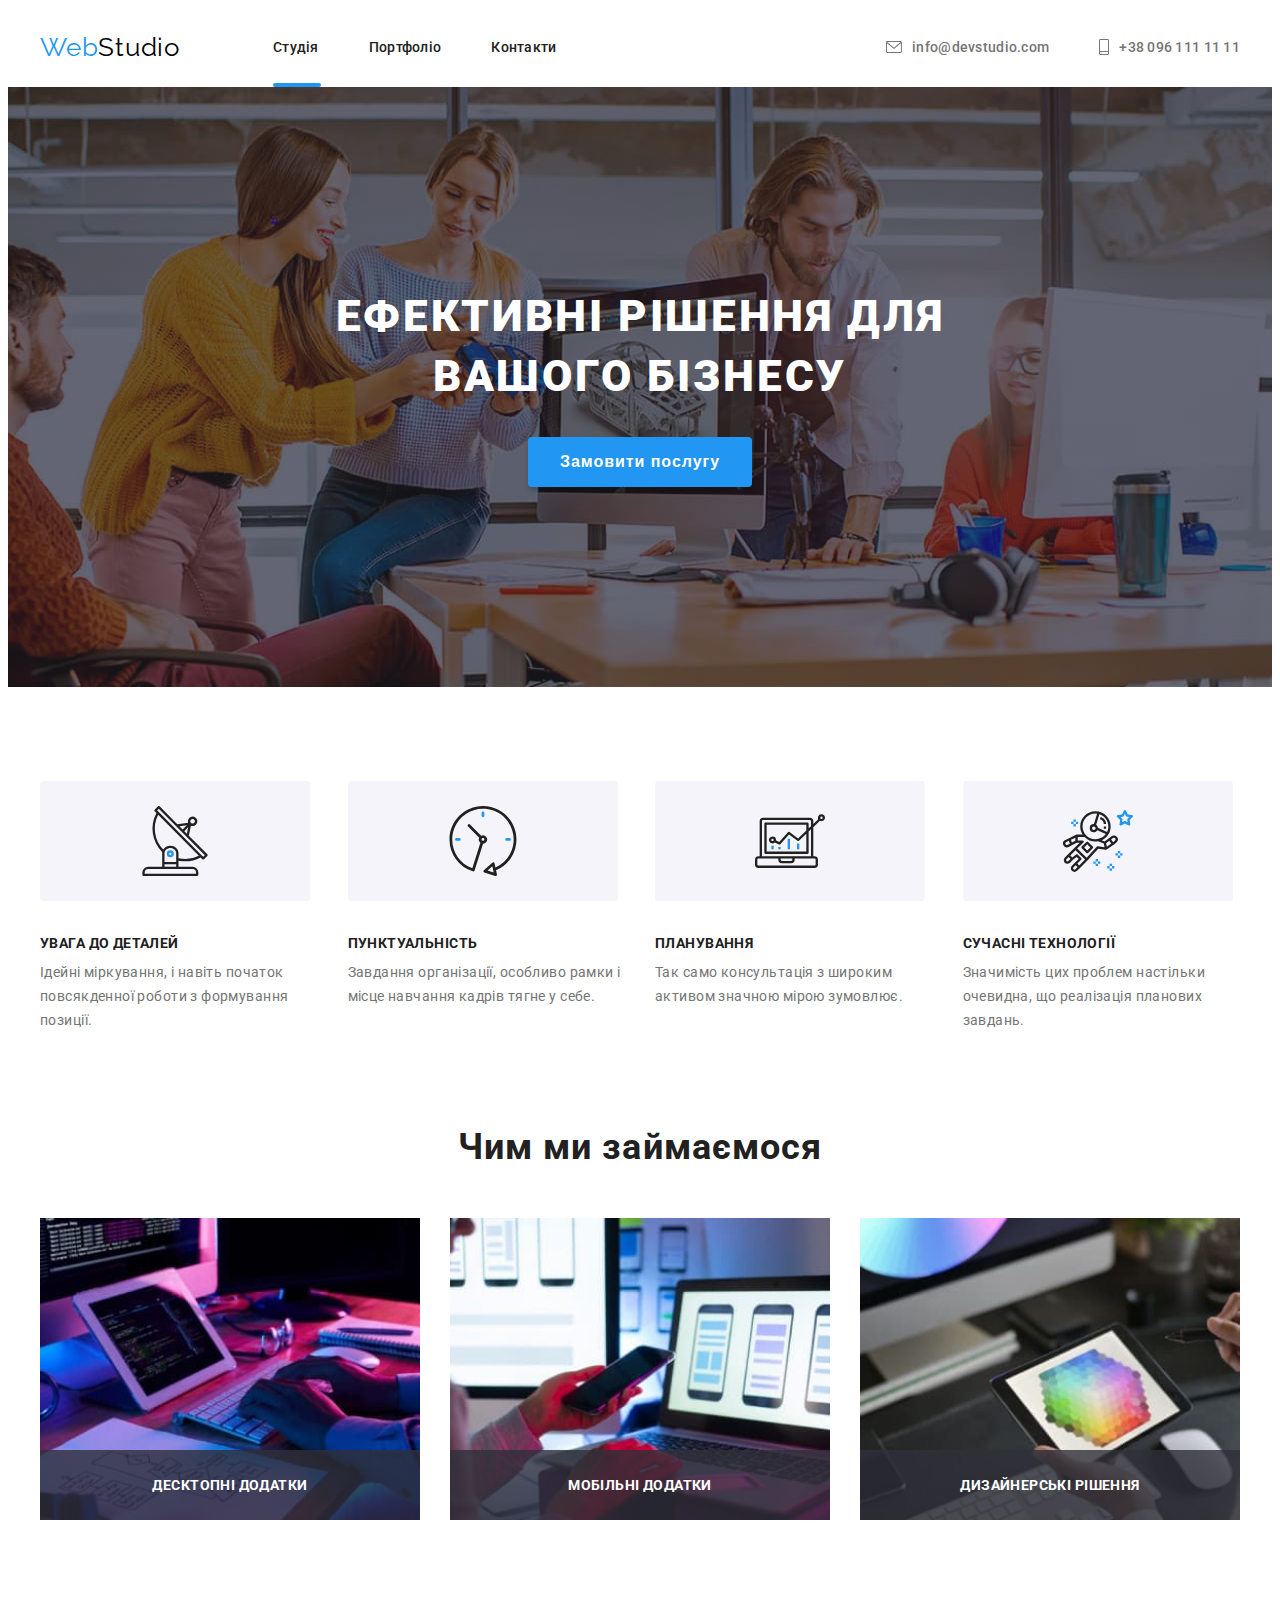
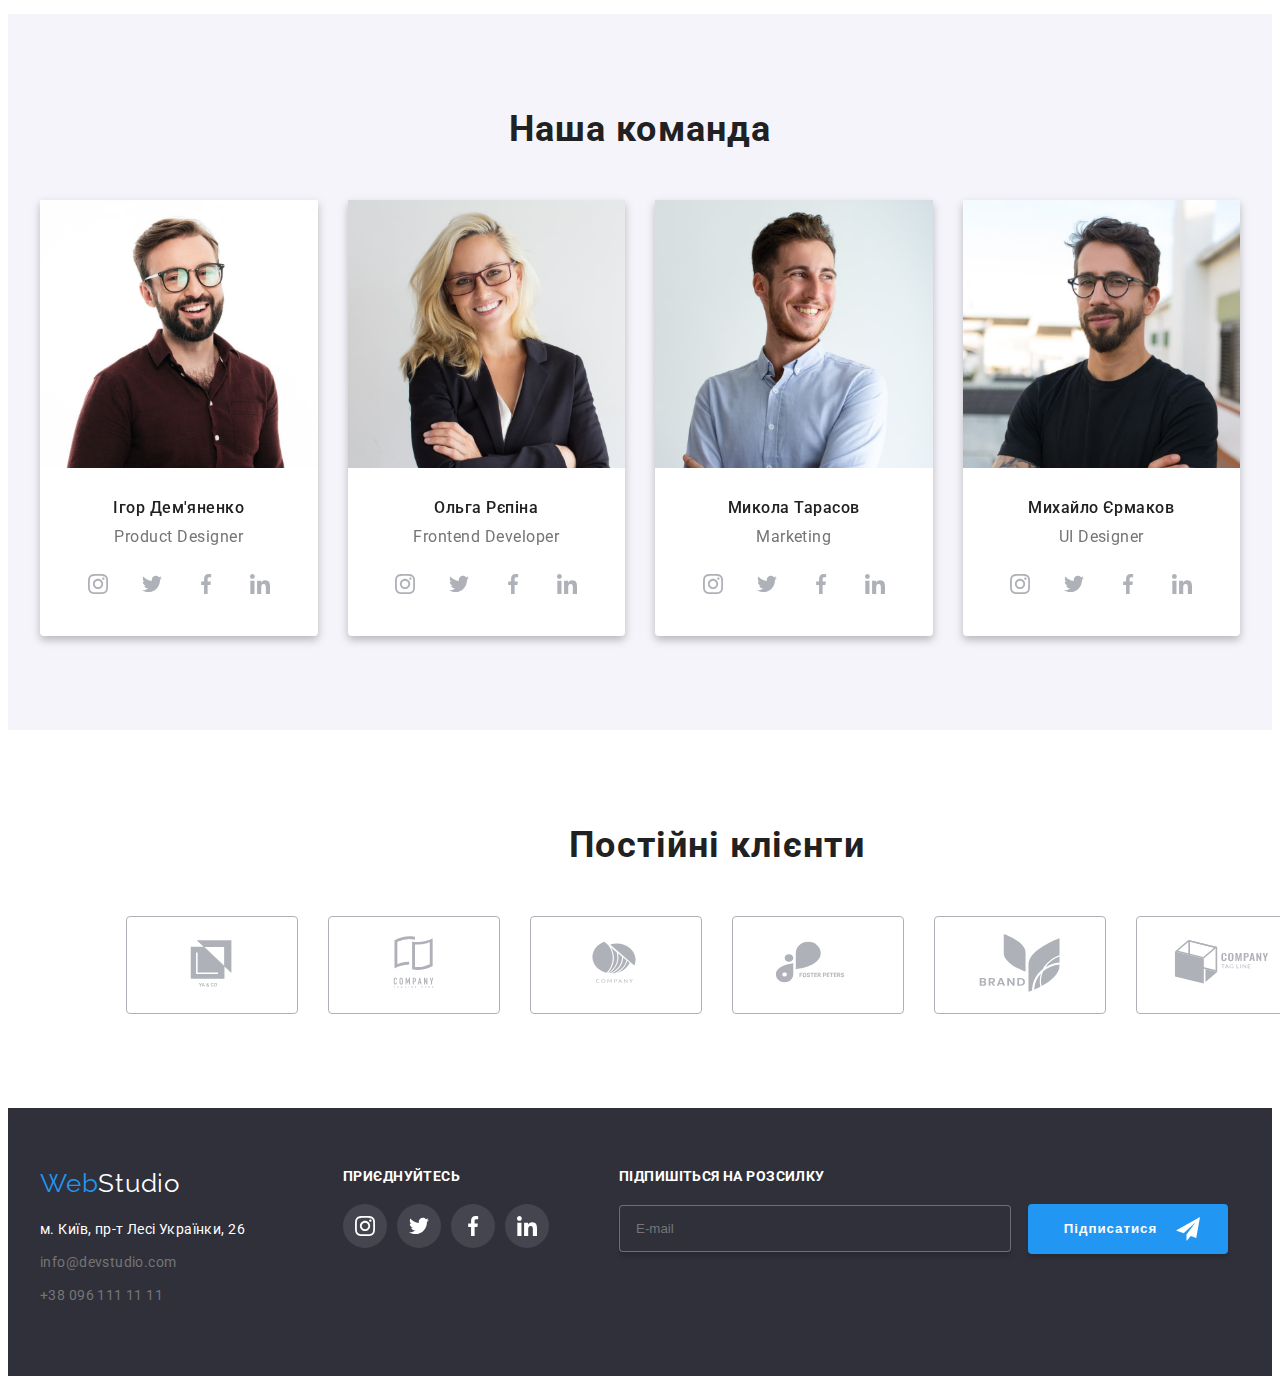
==== commit 2ff480ff: "add styles" ====
--- a/index.html
+++ b/index.html
@@ -28,7 +28,7 @@
         <nav class="nav">
           <ul class="nav-list list">
             <li class="nav-list-item">
-              <a class="nav-item-link link" href="./index.html">Студія</a>
+              <a class="nav-item-link link current" href="./index.html">Студія</a>
             </li>
             <li class="nav-list-item">
               <a class="nav-item-link link" href="./portfolio.html"
@@ -459,8 +459,7 @@
         </div>
       </div>
     </footer>
-    <div class="container">
-      <div class="backdrop">
+      <div class="backdrop is-hidden">
         <div class="modal">
           <button type="button" class="modal-close-button" data-modal-close >
             <svg class="modal-close-svg" width="18" height="18">
@@ -469,39 +468,38 @@
           </button>
           <h2 class="modal-title">Залиште свої дані, ми вам передзвонимо</h2>
           <form action="" class="modal-form">
-            <label class="modal-form-label" for="">
+            <label class="modal-form-label" >
               Ім'я
-              <input type="text" class="modal-form-input">
+              <input type="text" class="modal-form-input" name="username">
               <svg class="modal-label-svg" width="18" height="18">
                 <use href="./images/symbol-defs.svg#person-modal-icon"></use>
               </svg>
             </label>
-            <label class="modal-form-label" for="">
+            <label class="modal-form-label" >
               Телефон
-              <input type="text" class="modal-form-input">
+              <input type="text" class="modal-form-input" name="number">
               <svg class="modal-label-svg" width="18" height="18">
                 <use href="./images/symbol-defs.svg#phone-modal-icon"></use>
               </svg>
             </label>
-            <label class="modal-form-label" for="">
+            <label class="modal-form-label" >
               Пошта
-              <input type="text" class="modal-form-input">
+              <input type="text" class="modal-form-input" name="email">
               <svg class="modal-label-svg" width="18" height="18">
                 <use href="./images/symbol-defs.svg#email-modal-icon"></use>
               </svg>
             </label>
             <label class="modal-form-label" for="">
               Коментар
-              <textarea placeholder="Введіть текст" name="" id="modal-form-textarea" cols="30" rows="10" class="modal-form-textarea"></textarea>
+              <textarea placeholder="Введіть текст" name="" id="modal-form-textarea" class="modal-form-textarea"></textarea>
             </label>
-            <label class="modal-form-label" for="">
+            <label class="modal-label-checkbox" >
               <input class="modal-form-checkbox" type="checkbox">Погоджуюся з розсилкою та приймаю <a class="modal-label-link" href=""> Умови договору</a>
             </label>
             <button type="submit" class="modal-form-button">Відправити</button>
           </form>
         </div>
       </div>
-    </div>
     <script src="./js/modal.js"></script>
   </body>
 </html>
--- a/css/styles.css
+++ b/css/styles.css
@@ -87,10 +87,24 @@
   display: flex;
   gap: 50px;
 }
+.current {
+  color: var(--accent-color);
+}
+.current::after {
+  content: '';
+  display: block;
+  height: 4px;
+  width: 105%;
+  background-color: var(--accent-color);
+  position: absolute;
+  bottom: 0;
+  border-radius: 2px;
+}
 .nav-item-link {
   color: var(--add-color);
-}
-
+  position: relative;
+  padding: 32px 0;
+}
 .nav-item-link:hover {
   color: var(--accent-color);
 }
@@ -422,6 +436,10 @@
   right: 28px;
   fill: var(--white-color);
 }
+.footer-form-btn:hover, .footer-form-btn:focus {
+  cursor: pointer;
+  opacity: 0.8;
+}
 .backdrop {
   position: fixed;
   top: 0;
@@ -464,6 +482,7 @@
 .modal-close-button:hover .modal-close-svg,
 .modal-close-button:focus .modal-close-svg {
   fill: var(--accent-color);
+  cursor: pointer;
 }
 .modal-title {
   text-align: center;
@@ -471,6 +490,9 @@
   line-height: normal;
   letter-spacing: 0.6px;
   margin-bottom: 12px;
+}
+.modal-form-label:not(:first-child) {
+  margin-top: 10px;
 }
 .modal-form-label {
   color: var(--text-color);
@@ -483,16 +505,28 @@
   border-radius: 4px;
   width: 100%;
   height: 40px;
-  margin-bottom: 10px;
+  margin-top: 4px;
   border: 1px solid rgba(0, 0, 0, 0.2);
+  padding-left: 42px;
+  outline: none;
+}
+.modal-form-input:hover,
+.modal-form-input:focus {
+  border-color: var(--accent-color);
 }
 .modal-label-svg {
   position: absolute;
-  bottom: 21px;
+  bottom: 11px;
   left: 12px;
+}
+.modal-form-input:hover + .modal-label-svg,
+.modal-form-input:focus + .modal-label-svg {
+  fill: var(--accent-color);
 }
 .modal-form-textarea {
   color: var(--text-color);
+  width: 448px;
+  height: 120px;
   line-height: normal;
   letter-spacing: 0.12px;
   padding: 12px 16px;
@@ -500,13 +534,24 @@
   resize: none;
   width: 100%;
   height: 120px;
-  margin-bottom: 25px;
   border: 1px solid rgba(0, 0, 0, 0.2);
+  margin-top: 4px;
+}
+.modal-form-textarea:hover,
+.modal-form-textarea:focus {
+  border-color: var(--accent-color);
+}
+.modal-label-checkbox {
+  display: flex;
+  justify-content: center;
+  gap: 8px;
+  margin: 20px 12px 0px 11px;
+  color: #757575;
+  font-size: 14px;
 }
 .modal-form-checkbox {
   width: 16px;
   height: 15px;
-  margin-right: 8px;
   margin-bottom: 30px;
   margin-left: 12px;
 }
@@ -525,6 +570,11 @@
   box-shadow: 0px 4px 4px 0px rgba(0, 0, 0, 0.15);
   margin: 0 auto;
   display: block;
+}
+.modal-form-button:hover,
+.modal-form-button:focus {
+  cursor: pointer;
+  opacity: 0.8;
 }
 /* Porfolio */
 .projects {
@@ -567,6 +617,8 @@
   border: 1px solid;
   border-color: #eee;
   flex-basis: calc((100% - 60px) / 3);
+  position: relative;
+  overflow: hidden;
 }
 .projects-item-link {
   display: block;
@@ -575,6 +627,25 @@
 .projects-item-link:focus {
   box-shadow: 1px 4px 6px 0px rgba(0, 0, 0, 0.16),
     0px 4px 4px 0px rgba(0, 0, 0, 0.06), 0px 1px 1px 0px rgba(0, 0, 0, 0.12);
+}
+
+.projects-overlay {
+  position: absolute;
+  top: 0;
+  left: 0;
+  background-color: rgba(39, 124, 243, 0.82);
+  width: 100%;
+  height: 294px;
+  transform: translateX(-100%);
+  transition: transform 250ms ease;
+}
+.projects-list-item:hover .projects-overlay, .projects-list-item:focus .projects-overlay {
+  transform: translateY(0%);
+}
+.projects-overlay-text {
+  color: var(--white-color);
+  line-height: 28px;
+  padding: 63px 24px;
 }
 .projects-item-box {
   padding: 20px 24px;
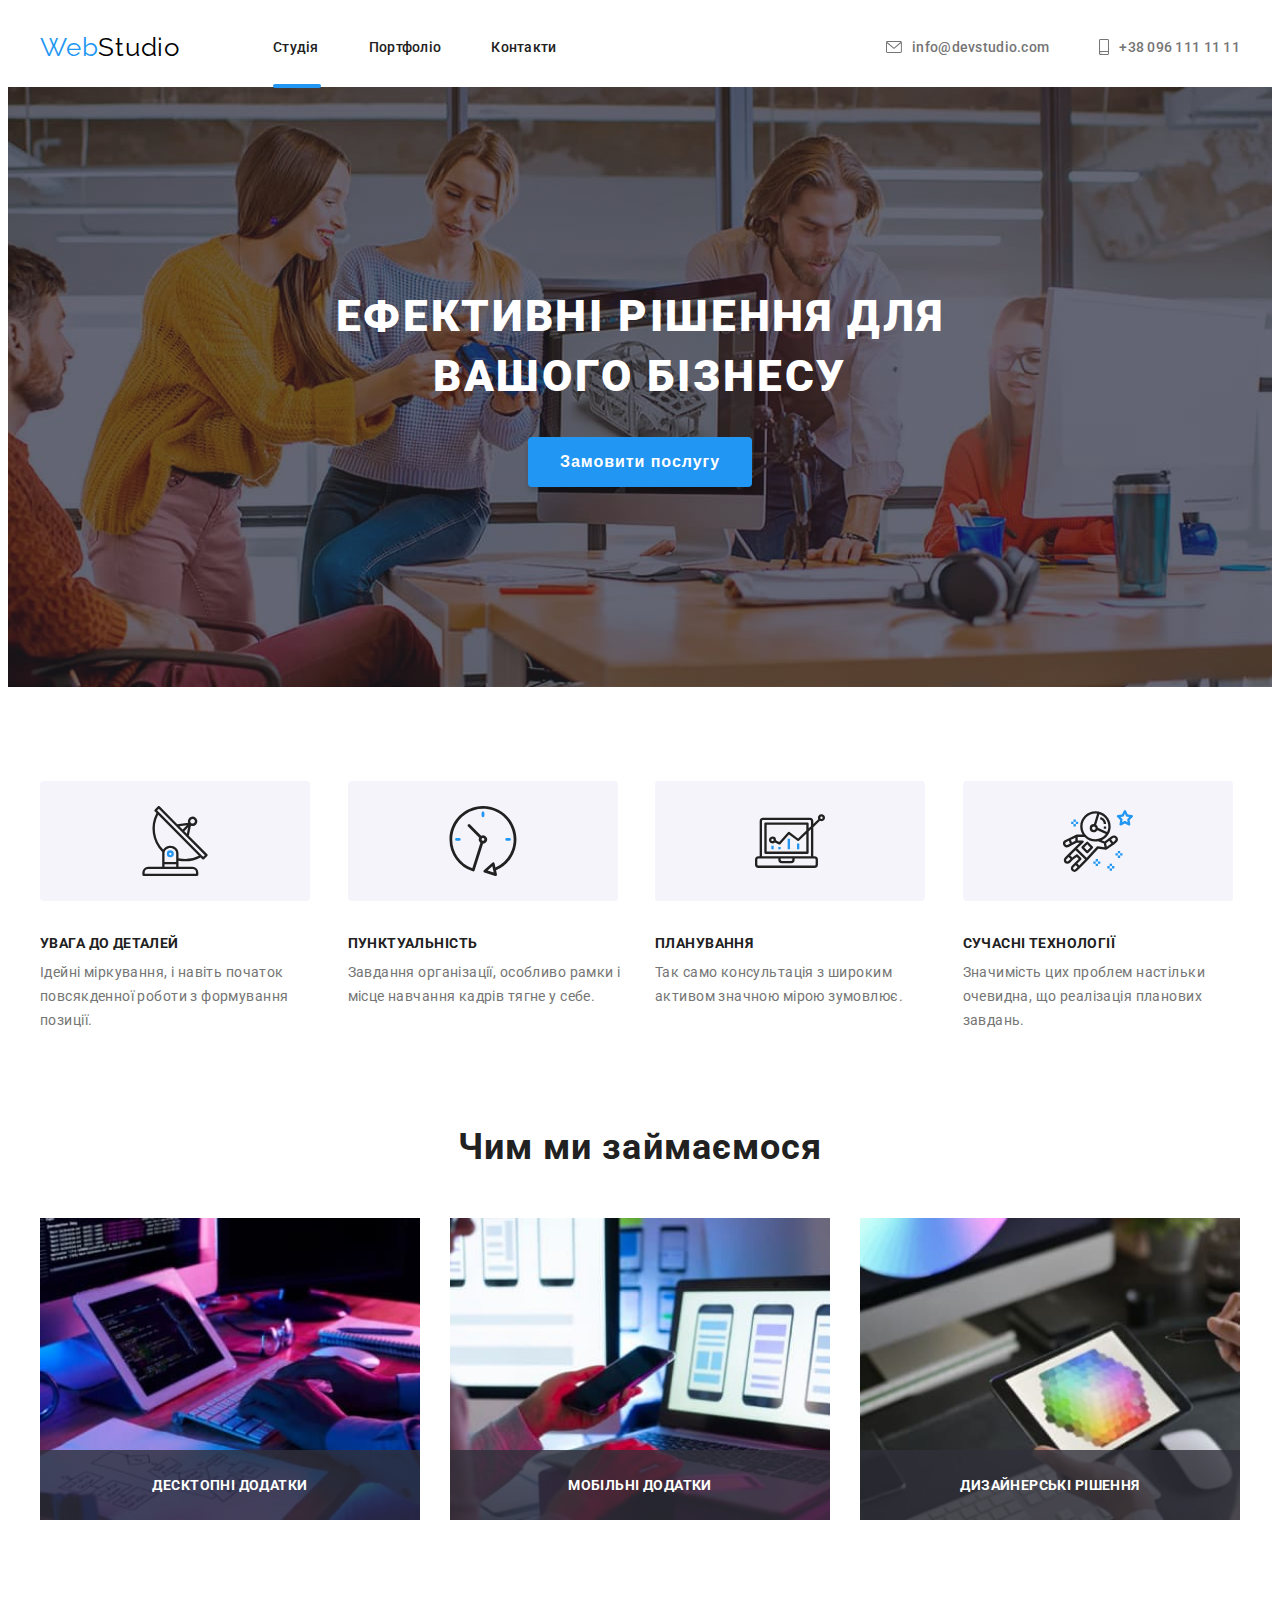
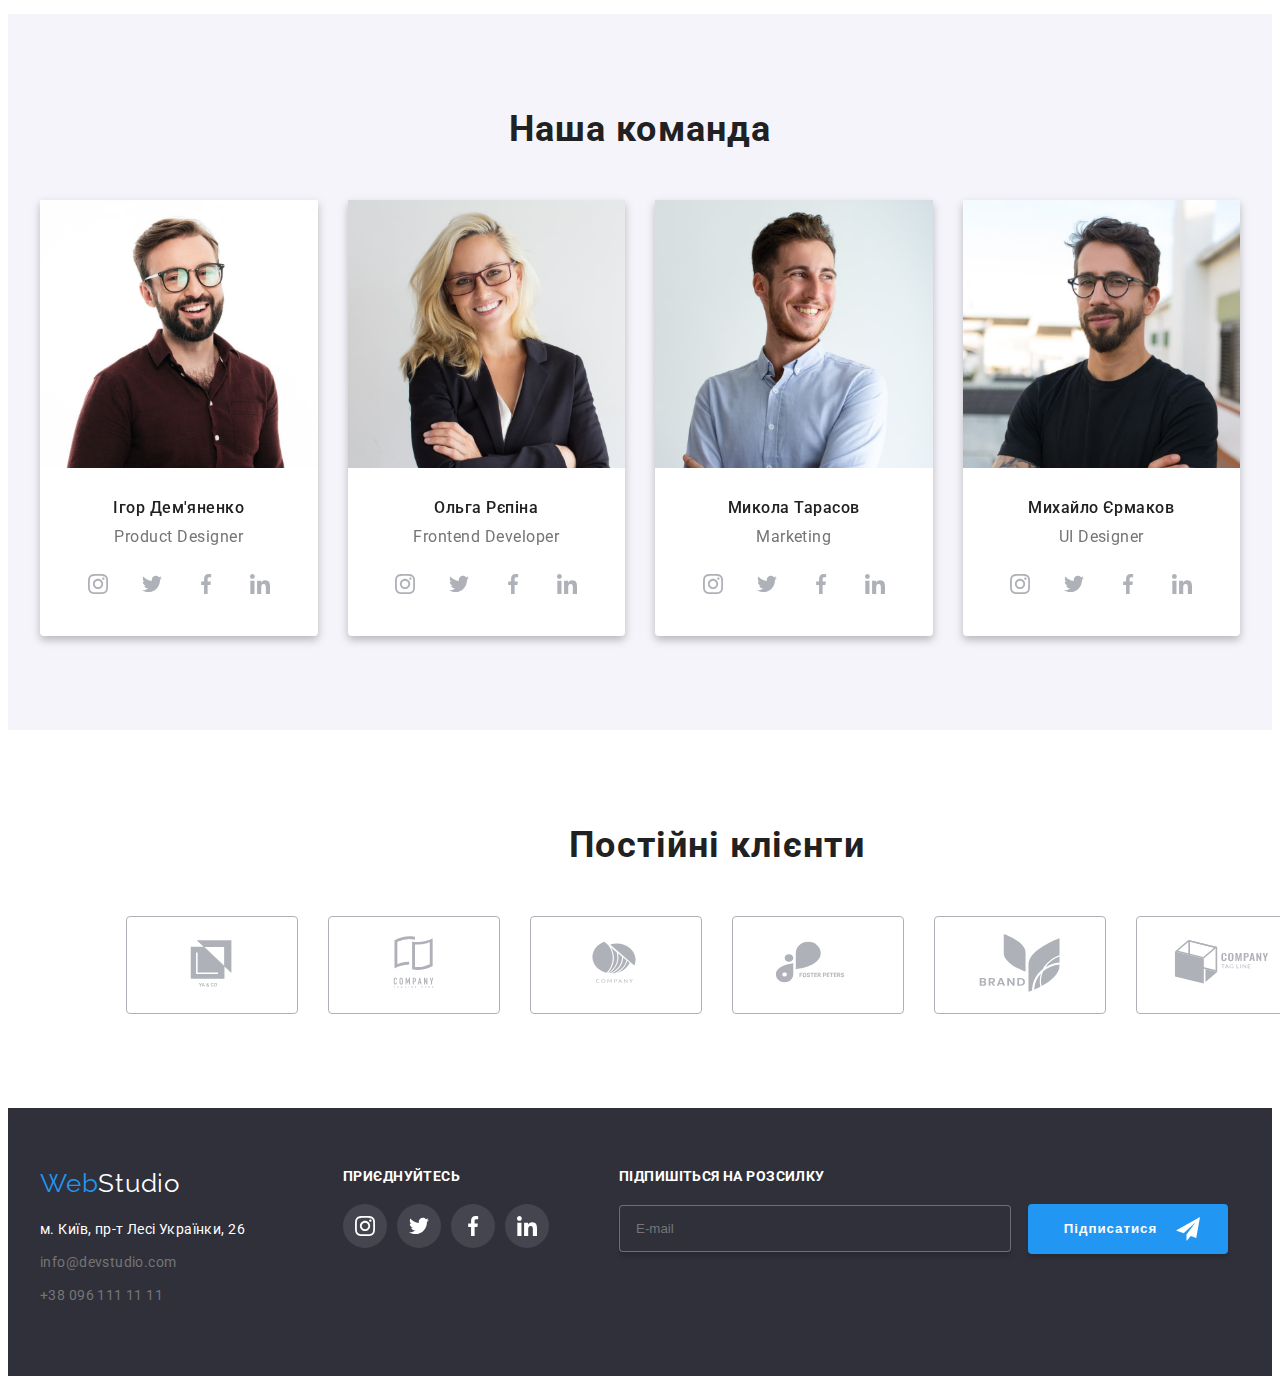
==== commit d5a69368: "add styles" ====
--- a/index.html
+++ b/index.html
@@ -459,7 +459,7 @@
         </div>
       </div>
     </footer>
-      <div class="backdrop is-hidden">
+      <div class="backdrop is-hidden" data-modal>
         <div class="modal">
           <button type="button" class="modal-close-button" data-modal-close >
             <svg class="modal-close-svg" width="18" height="18">
--- a/css/styles.css
+++ b/css/styles.css
@@ -91,13 +91,13 @@
   color: var(--accent-color);
 }
 .current::after {
-  content: '';
+  bottom: -1px;
+  content: "";
   display: block;
   height: 4px;
   width: 105%;
   background-color: var(--accent-color);
   position: absolute;
-  bottom: 0;
   border-radius: 2px;
 }
 .nav-item-link {
@@ -436,7 +436,8 @@
   right: 28px;
   fill: var(--white-color);
 }
-.footer-form-btn:hover, .footer-form-btn:focus {
+.footer-form-btn:hover,
+.footer-form-btn:focus {
   cursor: pointer;
   opacity: 0.8;
 }
@@ -545,15 +546,14 @@
   display: flex;
   justify-content: center;
   gap: 8px;
-  margin: 20px 12px 0px 11px;
+  margin-top: 20px;
+  margin-bottom: 30px;
   color: #757575;
   font-size: 14px;
 }
 .modal-form-checkbox {
   width: 16px;
   height: 15px;
-  margin-bottom: 30px;
-  margin-left: 12px;
 }
 .modal-label-link {
   color: var(--accent-color);
@@ -617,8 +617,7 @@
   border: 1px solid;
   border-color: #eee;
   flex-basis: calc((100% - 60px) / 3);
-  position: relative;
-  overflow: hidden;
+
 }
 .projects-item-link {
   display: block;
@@ -628,18 +627,22 @@
   box-shadow: 1px 4px 6px 0px rgba(0, 0, 0, 0.16),
     0px 4px 4px 0px rgba(0, 0, 0, 0.06), 0px 1px 1px 0px rgba(0, 0, 0, 0.12);
 }
-
+.projects-img-wrapper {
+  position: relative;
+  overflow: hidden;
+}
 .projects-overlay {
   position: absolute;
   top: 0;
   left: 0;
   background-color: rgba(39, 124, 243, 0.82);
   width: 100%;
-  height: 294px;
+  height: 100%;
   transform: translateX(-100%);
   transition: transform 250ms ease;
 }
-.projects-list-item:hover .projects-overlay, .projects-list-item:focus .projects-overlay {
+.projects-list-item:hover .projects-overlay,
+.projects-list-item:focus .projects-overlay {
   transform: translateY(0%);
 }
 .projects-overlay-text {
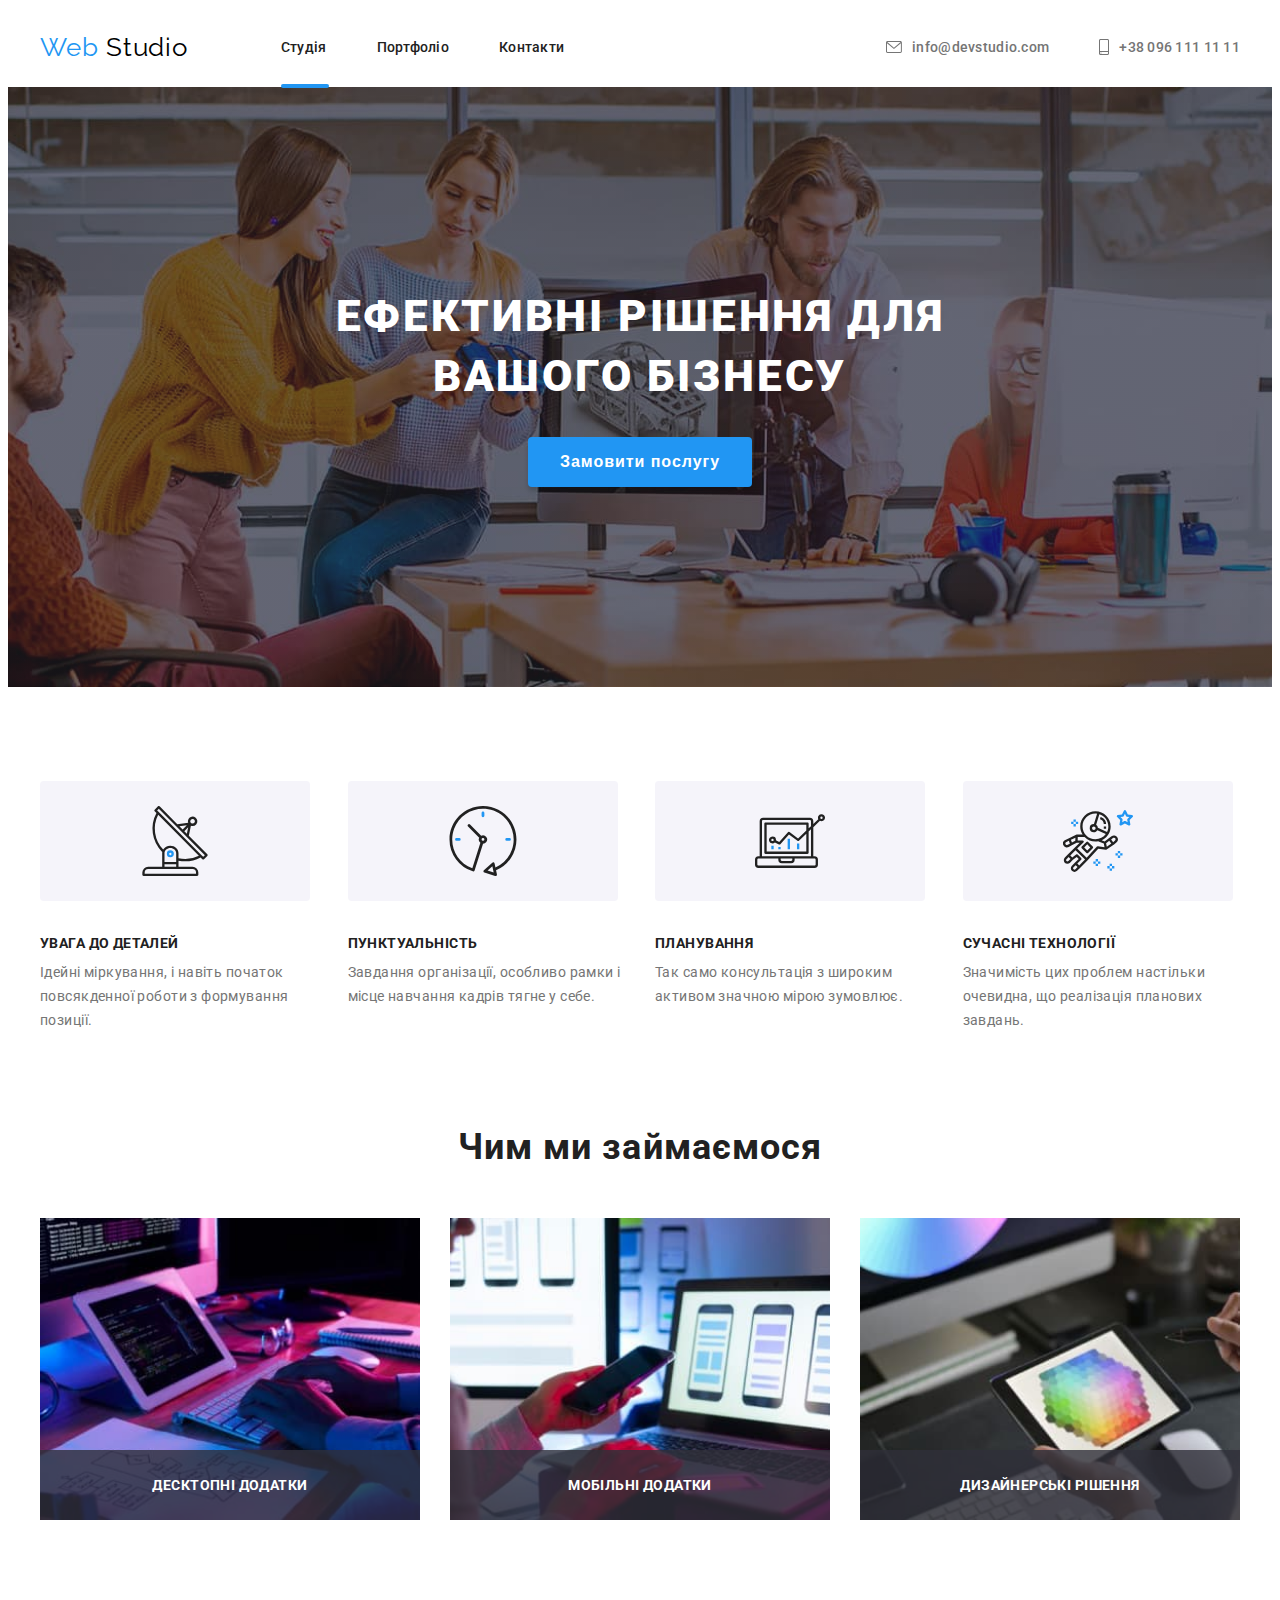
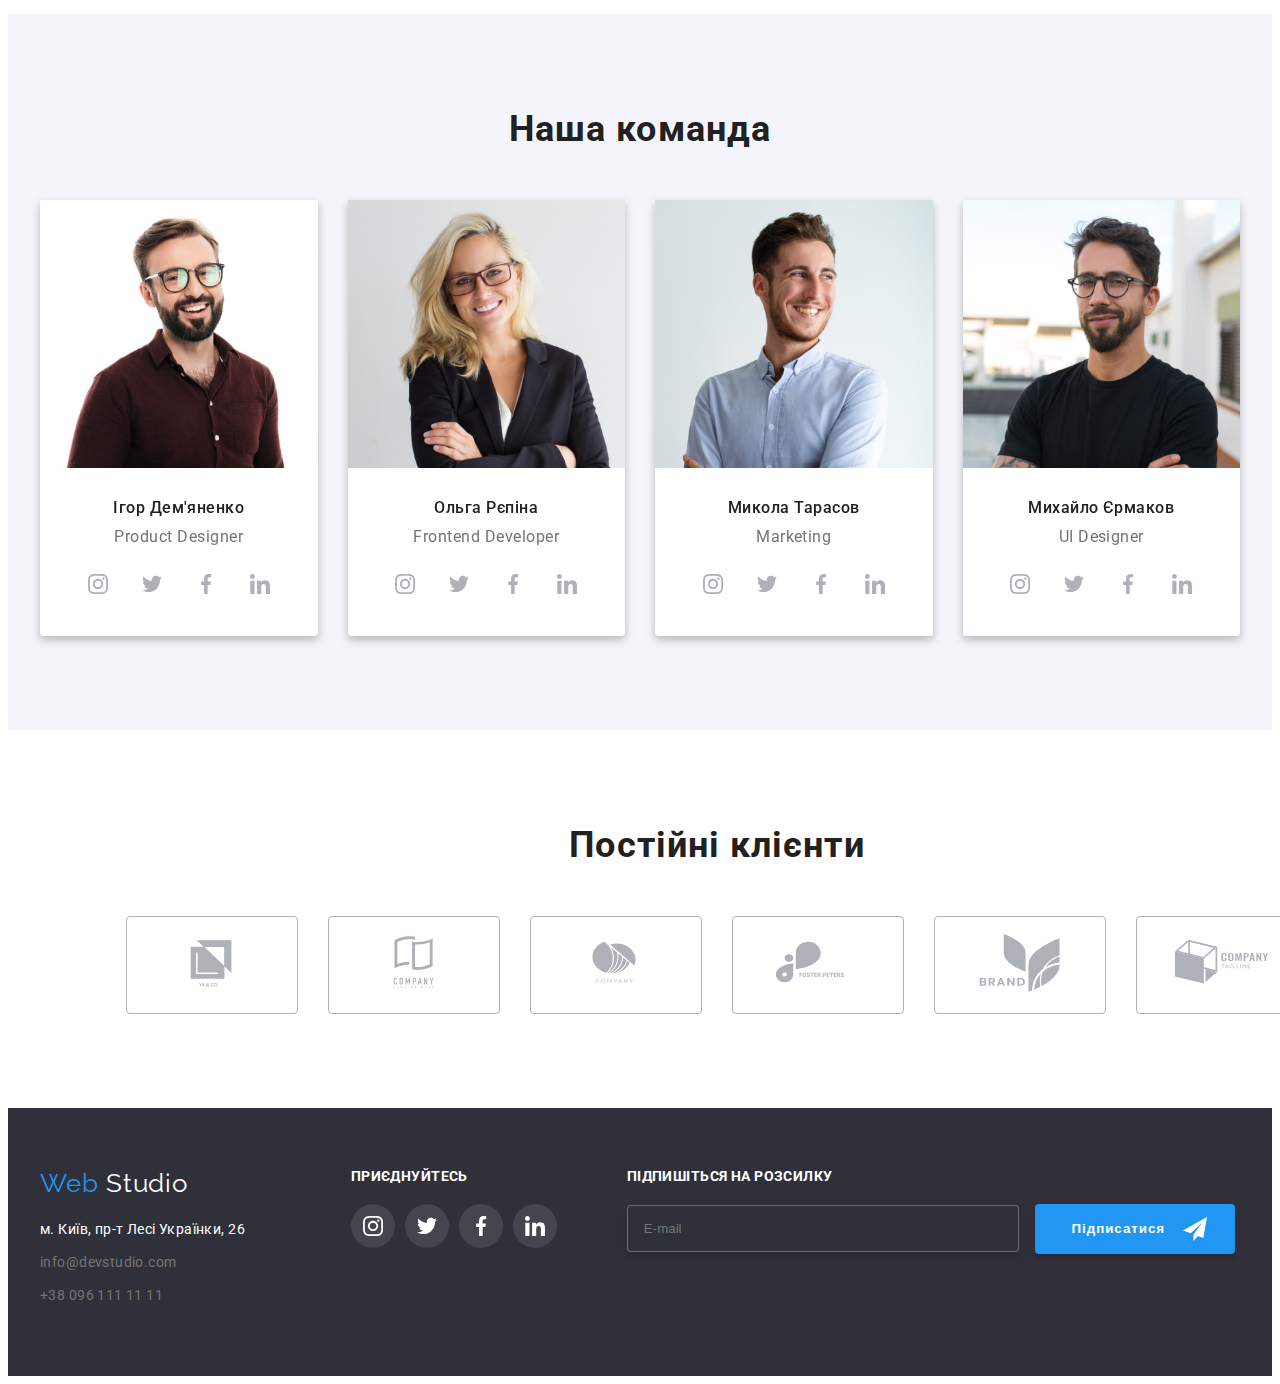
==== commit f8436afb: "add prettier" ====
--- a/index.html
+++ b/index.html
@@ -1,505 +1,446 @@
 <!DOCTYPE html>
 <html lang="en">
-  <head>
-    <meta charset="UTF-8" />
-    <meta name="viewport" content="width=device-width, initial-scale=1.0" />
-    <title>WebStudio</title>
-    <link
-      rel="stylesheet"
-      href="https://cdnjs.cloudflare.com/ajax/libs/modern-normalize/2.0.0/modern-normalize.min.css"
-      integrity="sha512-4xo8blKMVCiXpTaLzQSLSw3KFOVPWhm/TRtuPVc4WG6kUgjH6J03IBuG7JZPkcWMxJ5huwaBpOpnwYElP/m6wg=="
-      crossorigin="anonymous"
-      referrerpolicy="no-referrer"
-    />
-    <link rel="preconnect" href="https://fonts.googleapis.com" />
-    <link rel="preconnect" href="https://fonts.gstatic.com" crossorigin />
-    <link
-      href="https://fonts.googleapis.com/css2?family=Raleway:wght@700&family=Roboto:wght@400;500;700;900&display=swap"
-      rel="stylesheet"
-    />
-    <link rel="stylesheet" href="./css/styles.css" />
-  </head>
-  <body>
-    <header class="header">
-      <div class="container">
-        <a class="logo" href="./index.html"
-          ><span class="logo-span">Web</span>Studio</a
-        >
-        <nav class="nav">
-          <ul class="nav-list list">
-            <li class="nav-list-item">
-              <a class="nav-item-link link current" href="./index.html">Студія</a>
-            </li>
-            <li class="nav-list-item">
-              <a class="nav-item-link link" href="./portfolio.html"
-                >Портфоліо</a
-              >
-            </li>
-            <li class="nav-list-item">
-              <a class="nav-item-link link" href="./index.html">Контакти</a>
-            </li>
-          </ul>
-        </nav>
-        <address class="address">
-          <ul class="address-list list">
-            <li class="address-list-item">
-              <a href="info@devstudio.com" class="address-link link">
-                <svg class="address-link-svg" width="16" height="12">
-                  <use href="./images/symbol-defs.svg#icon-email"></use></svg>info@devstudio.com</a>
-            </li>
-            <li class="address-list-item">
-              <a href="tel:+380961111111" class="address-link link">
-                <svg class="address-link-svg" width="10" height="16">
-                  <use href="./images/symbol-defs.svg#icon-smartphone"></use>
-                </svg>
-                +38 096 111 11 11</a
-              >
-            </li>
-          </ul>
-        </address>
-      </div>
-    </header>
-    <main class="main">
-      <section class="hero">
-        <div class="container">
-          <h1 class="hero-title">
-            Ефективні рішення для <br />
-            вашого бізнесу
-          </h1>
-          <button type="button" class="hero-btn" data-modal-open>
-            Замовити послугу
-          </button>
-        </div>
-      </section>
-      <section class="features">
-        <div class="container">
-          <h2 class="visually-hidden">Особливості</h2>
-          <ul class="features-list list">
-            <li class="features-list-item">
-              <h3 class="features-item-title">Увага до деталей</h3>
-              <p class="features-item-text">
-                Ідейні міркування, і навіть початок повсякденної роботи з
-                формування позиції.
-              </p>
-            </li>
-            <li class="features-list-item">
-              <h3 class="features-item-title">Пунктуальність</h3>
-              <p class="features-item-text">
-                Завдання організації, особливо рамки і місце навчання кадрів
-                тягне у себе.
-              </p>
-            </li>
-            <li class="features-list-item">
-              <h3 class="features-item-title">Планування</h3>
-              <p class="features-item-text">
-                Так само консультація з широким активом значною мірою зумовлює.
-              </p>
-            </li>
-            <li class="features-list-item">
-              <h3 class="features-item-title">Сучасні технології</h3>
-              <p class="features-item-text">
-                Значимість цих проблем настільки очевидна, що реалізація
-                планових завдань.
-              </p>
-            </li>
-          </ul>
-        </div>
-      </section>
-      <section class="work">
-        <div class="container">
-          <h2 class="work-title">Чим ми займаємося</h2>
-          <ul class="work-list list">
-            <li class="work-list-item">
-              <img
-                class="work-item-img"
-                src="./images/work_img1.jpg"
-                alt="keyboard"
-                width="400"
-              />
-              <h3 class="work-item-title">Десктопні додатки</h3>
-            </li>
-            <li class="work-list-item">
-              <img
-                class="work-item-img"
-                src="./images/work_img2.jpg"
-                alt="laptop"
-                width="400"
-              />
-              <h3 class="work-item-title">Мобільні додатки</h3>
-            </li>
-            <li class="work-list-item">
-              <img
-                class="work-item-img"
-                src="./images/work_img3.jpg"
-                alt="ipad"
-                width="400"
-              />
-              <h3 class="work-item-title">Дизайнерські рішення</h3>
-            </li>
-          </ul>
-        </div>
-      </section>
-      <section class="team">
-        <div class="container">
-          <h2 class="team-title">Наша команда</h2>
-          <ul class="team-list list">
-            <li class="team-list-item">
-              <img
-                class="team-item-img"
-                src="./images/team_img1.jpg"
-                alt="Ігор Дем'яненко"
-                width="400"
-              />
-              <div class="team-item-box">
-                <h3 class="team-item-title">Ігор Дем'яненко</h3>
-                <p class="team-item-text">Product Designer</p>
-                <ul class="team-soc-list list">
-                  <li class="team-soc-item">
-                    <a class="team-soc-link" href="">
-                      <svg class="team-soc-svg" width="20" height="20">
-                        <use
-                          href="./images/symbol-defs.svg#icon-instagram"
-                        ></use>
-                      </svg>
-                    </a>
-                  </li>
-                  <li class="team-soc-item">
-                    <a class="team-soc-link" href="">
-                      <svg class="team-soc-svg" width="20" height="20">
-                        <use href="./images/symbol-defs.svg#icon-twitter"></use>
-                      </svg>
-                    </a>
-                  </li>
-                  <li class="team-soc-item">
-                    <a class="team-soc-link" href="">
-                      <svg class="team-soc-svg" width="20" height="20">
-                        <use
-                          href="./images/symbol-defs.svg#icon-facebook"
-                        ></use>
-                      </svg>
-                    </a>
-                  </li>
-                  <li class="team-soc-item">
-                    <a class="team-soc-link" href="">
-                      <svg class="team-soc-svg" width="20" height="20">
-                        <use
-                          href="./images/symbol-defs.svg#icon-linkedin"
-                        ></use>
-                      </svg>
-                    </a>
-                  </li>
-                </ul>
-              </div>
-            </li>
-            <li class="team-list-item">
-              <img
-                class="team-item-img"
-                src="./images/team_img2.jpg"
-                alt="Ольга Рєпіна"
-                width="400"
-              />
-              <div class="team-item-box">
-                <h3 class="team-item-title">Ольга Рєпіна</h3>
-                <p class="team-item-text">Frontend Developer</p>
-                <ul class="team-soc-list list">
-                  <li class="team-soc-item">
-                    <a class="team-soc-link" href="">
-                      <svg class="team-soc-svg" width="20" height="20">
-                        <use
-                          href="./images/symbol-defs.svg#icon-instagram"
-                        ></use>
-                      </svg>
-                    </a>
-                  </li>
-                  <li class="team-soc-item">
-                    <a class="team-soc-link" href="">
-                      <svg class="team-soc-svg" width="20" height="20">
-                        <use href="./images/symbol-defs.svg#icon-twitter"></use>
-                      </svg>
-                    </a>
-                  </li>
-                  <li class="team-soc-item">
-                    <a class="team-soc-link" href="">
-                      <svg class="team-soc-svg" width="20" height="20">
-                        <use
-                          href="./images/symbol-defs.svg#icon-facebook"
-                        ></use>
-                      </svg>
-                    </a>
-                  </li>
-                  <li class="team-soc-item">
-                    <a class="team-soc-link" href="">
-                      <svg class="team-soc-svg" width="20" height="20">
-                        <use
-                          href="./images/symbol-defs.svg#icon-linkedin"
-                        ></use>
-                      </svg>
-                    </a>
-                  </li>
-                </ul>
-              </div>
-            </li>
-            <li class="team-list-item">
-              <img
-                class="team-item-img"
-                src="./images/team_img3.jpg"
-                alt="Микола Тарасов"
-                width="400"
-              />
-              <div class="team-item-box">
-                <h3 class="team-item-title">Микола Тарасов</h3>
-                <p class="team-item-text">Marketing</p>
-                <ul class="team-soc-list list">
-                  <li class="team-soc-item">
-                    <a class="team-soc-link" href="">
-                      <svg class="team-soc-svg" width="20" height="20">
-                        <use
-                          href="./images/symbol-defs.svg#icon-instagram"
-                        ></use>
-                      </svg>
-                    </a>
-                  </li>
-                  <li class="team-soc-item">
-                    <a class="team-soc-link" href="">
-                      <svg class="team-soc-svg" width="20" height="20">
-                        <use href="./images/symbol-defs.svg#icon-twitter"></use>
-                      </svg>
-                    </a>
-                  </li>
-                  <li class="team-soc-item">
-                    <a class="team-soc-link" href="">
-                      <svg class="team-soc-svg" width="20" height="20">
-                        <use
-                          href="./images/symbol-defs.svg#icon-facebook"
-                        ></use>
-                      </svg>
-                    </a>
-                  </li>
-                  <li class="team-soc-item">
-                    <a class="team-soc-link" href="">
-                      <svg class="team-soc-svg" width="20" height="20">
-                        <use
-                          href="./images/symbol-defs.svg#icon-linkedin"
-                        ></use>
-                      </svg>
-                    </a>
-                  </li>
-                </ul>
-              </div>
-            </li>
-            <li class="team-list-item">
-              <img
-                class="team-item-img"
-                src="./images/team_img4.jpg"
-                alt="Михайло Єрмаков"
-                width="400"
-              />
-              <div class="team-item-box">
-                <h3 class="team-item-title">Михайло Єрмаков</h3>
-                <p class="team-item-text">UI Designer</p>
-                <ul class="team-soc-list list">
-                  <li class="team-soc-item">
-                    <a class="team-soc-link" href="">
-                      <svg class="team-soc-svg" width="20" height="20">
-                        <use
-                          href="./images/symbol-defs.svg#icon-instagram"
-                        ></use>
-                      </svg>
-                    </a>
-                  </li>
-                  <li class="team-soc-item">
-                    <a class="team-soc-link" href="">
-                      <svg class="team-soc-svg" width="20" height="20">
-                        <use href="./images/symbol-defs.svg#icon-twitter"></use>
-                      </svg>
-                    </a>
-                  </li>
-                  <li class="team-soc-item">
-                    <a class="team-soc-link" href="">
-                      <svg class="team-soc-svg" width="20" height="20">
-                        <use
-                          href="./images/symbol-defs.svg#icon-facebook"
-                        ></use>
-                      </svg>
-                    </a>
-                  </li>
-                  <li class="team-soc-item">
-                    <a class="team-soc-link" href="">
-                      <svg class="team-soc-svg" width="20" height="20">
-                        <use
-                          href="./images/symbol-defs.svg#icon-linkedin"
-                        ></use>
-                      </svg>
-                    </a>
-                  </li>
-                </ul>
-              </div>
-            </li>
-          </ul>
-        </div>
-      </section>
-      <section class="customers">
-        <div class="container">
-          <h2 class="customers-title">Постійні клієнти</h2>
-          <ul class="customers-list list">
-            <li class="customers-list-item">
-              <a class="customers-item-link" href="">
-                <svg class="customers-item-svg" width="106" height="60">
-                  <use href="./images/symbol-defs.svg#icon-logo_client1"></use>
-                </svg>
-              </a>
-            </li>
-            <li class="customers-list-item">
-              <a class="customers-item-link" href="">
-                <svg class="customers-item-svg" width="106" height="60">
-                  <use href="./images/symbol-defs.svg#icon-logo_client2"></use>
-                </svg>
-              </a>
-            </li>
-            <li class="customers-list-item">
-              <a class="customers-item-link" href="">
-                <svg class="customers-item-svg" width="106" height="60">
-                  <use href="./images/symbol-defs.svg#icon-logo_client3"></use>
-                </svg>
-              </a>
-            </li>
-            <li class="customers-list-item">
-              <a class="customers-item-link" href="">
-                <svg class="customers-item-svg" width="106" height="60">
-                  <use href="./images/symbol-defs.svg#icon-logo_client4"></use>
-                </svg>
-              </a>
-            </li>
-            <li class="customers-list-item">
-              <a class="customers-item-link" href="">
-                <svg class="customers-item-svg" width="106" height="60">
-                  <use href="./images/symbol-defs.svg#icon-logo_client5"></use>
-                </svg>
-              </a>
-            </li>
-            <li class="customers-list-item">
-              <a class="customers-item-link" href="">
-                <svg class="customers-item-svg" width="106" height="60">
-                  <use href="./images/symbol-defs.svg#icon-logo_client6"></use>
-                </svg>
-              </a>
-            </li>
-          </ul>
-        </div>
-      </section>
-    </main>
-    <footer class="footer">
-      <div class="container">
-        <div class="footer-info">
-          <a class="logo footer-logo" href="./index.html"
-            ><span class="logo-span">Web</span>Studio</a
-          >
-          <address class="footer-address">
-            <ul class="list footer-address-list">
-              <li class="footer-address-item">
-                <a
-                  class="footer-address-link link"
-                  href="https://goo.gl/maps/xcKS5uN1R73TACxM7"
-                  >м. Київ, пр-т Лесі Українки, 26</a
-                >
-              </li>
-              <li class="footer-address-item">
-                <a class="footer-address-link link" href="info@devstudio.com"
-                  >info@devstudio.com</a
-                >
-              </li>
-              <li class="footer-address-item">
-                <a class="footer-address-link link" href="tel:+380961111111"
-                  >+38 096 111 11 11</a
-                >
-              </li>
-            </ul>
-          </address>
-        </div>
-        <div class="footer-soc">
-          <h2 class="footer-soc-title">приєднуйтесь</h2>
-          <ul class="footer-soc-list list">
-            <li class="footer-soc-item">
-              <a class="footer-soc-link" href="">
-                <svg class="footer-soc-svg" width="20" height="20">
-                  <use href="./images/symbol-defs.svg#icon-instagram"></use>
-                </svg>
-              </a>
-            </li>
-            <li class="footer-soc-item">
-              <a class="footer-soc-link" href="">
-                <svg class="footer-soc-svg" width="20" height="20">
-                  <use href="./images/symbol-defs.svg#icon-twitter"></use>
-                </svg>
-              </a>
-            </li>
-            <li class="footer-soc-item">
-              <a class="footer-soc-link" href="">
-                <svg class="footer-soc-svg" width="20" height="20">
-                  <use href="./images/symbol-defs.svg#icon-facebook"></use>
-                </svg>
-              </a>
-            </li>
-            <li class="footer-soc-item">
-              <a class="footer-soc-link" href="">
-                <svg class="footer-soc-svg" width="20" height="20">
-                  <use href="./images/symbol-defs.svg#icon-linkedin"></use>
-                </svg>
-              </a>
-            </li>
-          </ul>
-        </div>
-        <div class="footer-form">
-          <h2 class="footer-form-title">Підпишіться на розсилку</h2>
-          <input type="email" class="footer-form-input" placeholder="E-mail" />
-          <button class="footer-form-btn" type="submit">Підписатися <svg class="footer-btn-icon" width="24" height="24">
-            <use href="./images/symbol-defs.svg#telegram-icon"></use>
-          </svg> </button>
-           
-        </div>
-      </div>
-    </footer>
-      <div class="backdrop is-hidden" data-modal>
-        <div class="modal">
-          <button type="button" class="modal-close-button" data-modal-close >
-            <svg class="modal-close-svg" width="18" height="18">
-              <use href="./images/symbol-defs.svg#close-modal-icon"></use>
-            </svg>
-          </button>
-          <h2 class="modal-title">Залиште свої дані, ми вам передзвонимо</h2>
-          <form action="" class="modal-form">
-            <label class="modal-form-label" >
-              Ім'я
-              <input type="text" class="modal-form-input" name="username">
-              <svg class="modal-label-svg" width="18" height="18">
-                <use href="./images/symbol-defs.svg#person-modal-icon"></use>
-              </svg>
-            </label>
-            <label class="modal-form-label" >
-              Телефон
-              <input type="text" class="modal-form-input" name="number">
-              <svg class="modal-label-svg" width="18" height="18">
-                <use href="./images/symbol-defs.svg#phone-modal-icon"></use>
-              </svg>
-            </label>
-            <label class="modal-form-label" >
-              Пошта
-              <input type="text" class="modal-form-input" name="email">
-              <svg class="modal-label-svg" width="18" height="18">
-                <use href="./images/symbol-defs.svg#email-modal-icon"></use>
-              </svg>
-            </label>
-            <label class="modal-form-label" for="">
-              Коментар
-              <textarea placeholder="Введіть текст" name="" id="modal-form-textarea" class="modal-form-textarea"></textarea>
-            </label>
-            <label class="modal-label-checkbox" >
-              <input class="modal-form-checkbox" type="checkbox">Погоджуюся з розсилкою та приймаю <a class="modal-label-link" href=""> Умови договору</a>
-            </label>
-            <button type="submit" class="modal-form-button">Відправити</button>
-          </form>
-        </div>
-      </div>
-    <script src="./js/modal.js"></script>
-  </body>
+	<head>
+		<meta charset="UTF-8" />
+		<meta name="viewport" content="width=device-width, initial-scale=1.0" />
+		<title>WebStudio</title>
+		<link
+			rel="stylesheet"
+			href="https://cdnjs.cloudflare.com/ajax/libs/modern-normalize/2.0.0/modern-normalize.min.css"
+			integrity="sha512-4xo8blKMVCiXpTaLzQSLSw3KFOVPWhm/TRtuPVc4WG6kUgjH6J03IBuG7JZPkcWMxJ5huwaBpOpnwYElP/m6wg=="
+			crossorigin="anonymous"
+			referrerpolicy="no-referrer"
+		/>
+		<link rel="preconnect" href="https://fonts.googleapis.com" />
+		<link rel="preconnect" href="https://fonts.gstatic.com" crossorigin />
+		<link
+			href="https://fonts.googleapis.com/css2?family=Raleway:wght@700&family=Roboto:wght@400;500;700;900&display=swap"
+			rel="stylesheet"
+		/>
+		<link rel="stylesheet" href="./css/styles.css" />
+	</head>
+	<body>
+		<header class="header">
+			<div class="container">
+				<a class="logo" href="./index.html">
+					<span class="logo-span">Web</span>
+					Studio
+				</a>
+				<nav class="nav">
+					<ul class="nav-list list">
+						<li class="nav-list-item">
+							<a class="nav-item-link link current" href="./index.html">Студія</a>
+						</li>
+						<li class="nav-list-item">
+							<a class="nav-item-link link" href="./portfolio.html">Портфоліо</a>
+						</li>
+						<li class="nav-list-item">
+							<a class="nav-item-link link" href="./index.html">Контакти</a>
+						</li>
+					</ul>
+				</nav>
+				<address class="address">
+					<ul class="address-list list">
+						<li class="address-list-item">
+							<a href="info@devstudio.com" class="address-link link">
+								<svg class="address-link-svg" width="16" height="12">
+									<use href="./images/symbol-defs.svg#icon-email"></use>
+								</svg>
+								info@devstudio.com
+							</a>
+						</li>
+						<li class="address-list-item">
+							<a href="tel:+380961111111" class="address-link link">
+								<svg class="address-link-svg" width="10" height="16">
+									<use href="./images/symbol-defs.svg#icon-smartphone"></use>
+								</svg>
+								+38 096 111 11 11
+							</a>
+						</li>
+					</ul>
+				</address>
+			</div>
+		</header>
+		<main class="main">
+			<section class="hero">
+				<div class="container">
+					<h1 class="hero-title">
+						Ефективні рішення для
+						<br />
+						вашого бізнесу
+					</h1>
+					<button type="button" class="hero-btn" data-modal-open>Замовити послугу</button>
+				</div>
+			</section>
+			<section class="features">
+				<div class="container">
+					<h2 class="visually-hidden">Особливості</h2>
+					<ul class="features-list list">
+						<li class="features-list-item">
+							<h3 class="features-item-title">Увага до деталей</h3>
+							<p class="features-item-text">
+								Ідейні міркування, і навіть початок повсякденної роботи з формування позиції.
+							</p>
+						</li>
+						<li class="features-list-item">
+							<h3 class="features-item-title">Пунктуальність</h3>
+							<p class="features-item-text">
+								Завдання організації, особливо рамки і місце навчання кадрів тягне у себе.
+							</p>
+						</li>
+						<li class="features-list-item">
+							<h3 class="features-item-title">Планування</h3>
+							<p class="features-item-text">Так само консультація з широким активом значною мірою зумовлює.</p>
+						</li>
+						<li class="features-list-item">
+							<h3 class="features-item-title">Сучасні технології</h3>
+							<p class="features-item-text">
+								Значимість цих проблем настільки очевидна, що реалізація планових завдань.
+							</p>
+						</li>
+					</ul>
+				</div>
+			</section>
+			<section class="work">
+				<div class="container">
+					<h2 class="work-title">Чим ми займаємося</h2>
+					<ul class="work-list list">
+						<li class="work-list-item">
+							<img class="work-item-img" src="./images/work_img1.jpg" alt="keyboard" width="400" />
+							<h3 class="work-item-title">Десктопні додатки</h3>
+						</li>
+						<li class="work-list-item">
+							<img class="work-item-img" src="./images/work_img2.jpg" alt="laptop" width="400" />
+							<h3 class="work-item-title">Мобільні додатки</h3>
+						</li>
+						<li class="work-list-item">
+							<img class="work-item-img" src="./images/work_img3.jpg" alt="ipad" width="400" />
+							<h3 class="work-item-title">Дизайнерські рішення</h3>
+						</li>
+					</ul>
+				</div>
+			</section>
+			<section class="team">
+				<div class="container">
+					<h2 class="team-title">Наша команда</h2>
+					<ul class="team-list list">
+						<li class="team-list-item">
+							<img class="team-item-img" src="./images/team_img1.jpg" alt="Ігор Дем'яненко" width="400" />
+							<div class="team-item-box">
+								<h3 class="team-item-title">Ігор Дем'яненко</h3>
+								<p class="team-item-text">Product Designer</p>
+								<ul class="team-soc-list list">
+									<li class="team-soc-item">
+										<a class="team-soc-link" href="">
+											<svg class="team-soc-svg" width="20" height="20">
+												<use href="./images/symbol-defs.svg#icon-instagram"></use>
+											</svg>
+										</a>
+									</li>
+									<li class="team-soc-item">
+										<a class="team-soc-link" href="">
+											<svg class="team-soc-svg" width="20" height="20">
+												<use href="./images/symbol-defs.svg#icon-twitter"></use>
+											</svg>
+										</a>
+									</li>
+									<li class="team-soc-item">
+										<a class="team-soc-link" href="">
+											<svg class="team-soc-svg" width="20" height="20">
+												<use href="./images/symbol-defs.svg#icon-facebook"></use>
+											</svg>
+										</a>
+									</li>
+									<li class="team-soc-item">
+										<a class="team-soc-link" href="">
+											<svg class="team-soc-svg" width="20" height="20">
+												<use href="./images/symbol-defs.svg#icon-linkedin"></use>
+											</svg>
+										</a>
+									</li>
+								</ul>
+							</div>
+						</li>
+						<li class="team-list-item">
+							<img class="team-item-img" src="./images/team_img2.jpg" alt="Ольга Рєпіна" width="400" />
+							<div class="team-item-box">
+								<h3 class="team-item-title">Ольга Рєпіна</h3>
+								<p class="team-item-text">Frontend Developer</p>
+								<ul class="team-soc-list list">
+									<li class="team-soc-item">
+										<a class="team-soc-link" href="">
+											<svg class="team-soc-svg" width="20" height="20">
+												<use href="./images/symbol-defs.svg#icon-instagram"></use>
+											</svg>
+										</a>
+									</li>
+									<li class="team-soc-item">
+										<a class="team-soc-link" href="">
+											<svg class="team-soc-svg" width="20" height="20">
+												<use href="./images/symbol-defs.svg#icon-twitter"></use>
+											</svg>
+										</a>
+									</li>
+									<li class="team-soc-item">
+										<a class="team-soc-link" href="">
+											<svg class="team-soc-svg" width="20" height="20">
+												<use href="./images/symbol-defs.svg#icon-facebook"></use>
+											</svg>
+										</a>
+									</li>
+									<li class="team-soc-item">
+										<a class="team-soc-link" href="">
+											<svg class="team-soc-svg" width="20" height="20">
+												<use href="./images/symbol-defs.svg#icon-linkedin"></use>
+											</svg>
+										</a>
+									</li>
+								</ul>
+							</div>
+						</li>
+						<li class="team-list-item">
+							<img class="team-item-img" src="./images/team_img3.jpg" alt="Микола Тарасов" width="400" />
+							<div class="team-item-box">
+								<h3 class="team-item-title">Микола Тарасов</h3>
+								<p class="team-item-text">Marketing</p>
+								<ul class="team-soc-list list">
+									<li class="team-soc-item">
+										<a class="team-soc-link" href="">
+											<svg class="team-soc-svg" width="20" height="20">
+												<use href="./images/symbol-defs.svg#icon-instagram"></use>
+											</svg>
+										</a>
+									</li>
+									<li class="team-soc-item">
+										<a class="team-soc-link" href="">
+											<svg class="team-soc-svg" width="20" height="20">
+												<use href="./images/symbol-defs.svg#icon-twitter"></use>
+											</svg>
+										</a>
+									</li>
+									<li class="team-soc-item">
+										<a class="team-soc-link" href="">
+											<svg class="team-soc-svg" width="20" height="20">
+												<use href="./images/symbol-defs.svg#icon-facebook"></use>
+											</svg>
+										</a>
+									</li>
+									<li class="team-soc-item">
+										<a class="team-soc-link" href="">
+											<svg class="team-soc-svg" width="20" height="20">
+												<use href="./images/symbol-defs.svg#icon-linkedin"></use>
+											</svg>
+										</a>
+									</li>
+								</ul>
+							</div>
+						</li>
+						<li class="team-list-item">
+							<img class="team-item-img" src="./images/team_img4.jpg" alt="Михайло Єрмаков" width="400" />
+							<div class="team-item-box">
+								<h3 class="team-item-title">Михайло Єрмаков</h3>
+								<p class="team-item-text">UI Designer</p>
+								<ul class="team-soc-list list">
+									<li class="team-soc-item">
+										<a class="team-soc-link" href="">
+											<svg class="team-soc-svg" width="20" height="20">
+												<use href="./images/symbol-defs.svg#icon-instagram"></use>
+											</svg>
+										</a>
+									</li>
+									<li class="team-soc-item">
+										<a class="team-soc-link" href="">
+											<svg class="team-soc-svg" width="20" height="20">
+												<use href="./images/symbol-defs.svg#icon-twitter"></use>
+											</svg>
+										</a>
+									</li>
+									<li class="team-soc-item">
+										<a class="team-soc-link" href="">
+											<svg class="team-soc-svg" width="20" height="20">
+												<use href="./images/symbol-defs.svg#icon-facebook"></use>
+											</svg>
+										</a>
+									</li>
+									<li class="team-soc-item">
+										<a class="team-soc-link" href="">
+											<svg class="team-soc-svg" width="20" height="20">
+												<use href="./images/symbol-defs.svg#icon-linkedin"></use>
+											</svg>
+										</a>
+									</li>
+								</ul>
+							</div>
+						</li>
+					</ul>
+				</div>
+			</section>
+			<section class="customers">
+				<div class="container">
+					<h2 class="customers-title">Постійні клієнти</h2>
+					<ul class="customers-list list">
+						<li class="customers-list-item">
+							<a class="customers-item-link" href="">
+								<svg class="customers-item-svg" width="106" height="60">
+									<use href="./images/symbol-defs.svg#icon-logo_client1"></use>
+								</svg>
+							</a>
+						</li>
+						<li class="customers-list-item">
+							<a class="customers-item-link" href="">
+								<svg class="customers-item-svg" width="106" height="60">
+									<use href="./images/symbol-defs.svg#icon-logo_client2"></use>
+								</svg>
+							</a>
+						</li>
+						<li class="customers-list-item">
+							<a class="customers-item-link" href="">
+								<svg class="customers-item-svg" width="106" height="60">
+									<use href="./images/symbol-defs.svg#icon-logo_client3"></use>
+								</svg>
+							</a>
+						</li>
+						<li class="customers-list-item">
+							<a class="customers-item-link" href="">
+								<svg class="customers-item-svg" width="106" height="60">
+									<use href="./images/symbol-defs.svg#icon-logo_client4"></use>
+								</svg>
+							</a>
+						</li>
+						<li class="customers-list-item">
+							<a class="customers-item-link" href="">
+								<svg class="customers-item-svg" width="106" height="60">
+									<use href="./images/symbol-defs.svg#icon-logo_client5"></use>
+								</svg>
+							</a>
+						</li>
+						<li class="customers-list-item">
+							<a class="customers-item-link" href="">
+								<svg class="customers-item-svg" width="106" height="60">
+									<use href="./images/symbol-defs.svg#icon-logo_client6"></use>
+								</svg>
+							</a>
+						</li>
+					</ul>
+				</div>
+			</section>
+		</main>
+		<footer class="footer">
+			<div class="container">
+				<div class="footer-info">
+					<a class="logo footer-logo" href="./index.html">
+						<span class="logo-span">Web</span>
+						Studio
+					</a>
+					<address class="footer-address">
+						<ul class="list footer-address-list">
+							<li class="footer-address-item">
+								<a class="footer-address-link link" href="https://goo.gl/maps/xcKS5uN1R73TACxM7">
+									м. Київ, пр-т Лесі Українки, 26
+								</a>
+							</li>
+							<li class="footer-address-item">
+								<a class="footer-address-link link" href="info@devstudio.com">info@devstudio.com</a>
+							</li>
+							<li class="footer-address-item">
+								<a class="footer-address-link link" href="tel:+380961111111">+38 096 111 11 11</a>
+							</li>
+						</ul>
+					</address>
+				</div>
+				<div class="footer-soc">
+					<h2 class="footer-soc-title">приєднуйтесь</h2>
+					<ul class="footer-soc-list list">
+						<li class="footer-soc-item">
+							<a class="footer-soc-link" href="">
+								<svg class="footer-soc-svg" width="20" height="20">
+									<use href="./images/symbol-defs.svg#icon-instagram"></use>
+								</svg>
+							</a>
+						</li>
+						<li class="footer-soc-item">
+							<a class="footer-soc-link" href="">
+								<svg class="footer-soc-svg" width="20" height="20">
+									<use href="./images/symbol-defs.svg#icon-twitter"></use>
+								</svg>
+							</a>
+						</li>
+						<li class="footer-soc-item">
+							<a class="footer-soc-link" href="">
+								<svg class="footer-soc-svg" width="20" height="20">
+									<use href="./images/symbol-defs.svg#icon-facebook"></use>
+								</svg>
+							</a>
+						</li>
+						<li class="footer-soc-item">
+							<a class="footer-soc-link" href="">
+								<svg class="footer-soc-svg" width="20" height="20">
+									<use href="./images/symbol-defs.svg#icon-linkedin"></use>
+								</svg>
+							</a>
+						</li>
+					</ul>
+				</div>
+				<div class="footer-form">
+					<h2 class="footer-form-title">Підпишіться на розсилку</h2>
+					<input type="email" class="footer-form-input" placeholder="E-mail" />
+					<button class="footer-form-btn" type="submit">
+						Підписатися
+						<svg class="footer-btn-icon" width="24" height="24">
+							<use href="./images/symbol-defs.svg#telegram-icon"></use>
+						</svg>
+					</button>
+				</div>
+			</div>
+		</footer>
+		<div class="backdrop is-hidden" data-modal>
+			<div class="modal">
+				<button type="button" class="modal-close-button" data-modal-close>
+					<svg class="modal-close-svg" width="18" height="18">
+						<use href="./images/symbol-defs.svg#close-modal-icon"></use>
+					</svg>
+				</button>
+				<h2 class="modal-title">Залиште свої дані, ми вам передзвонимо</h2>
+				<form action="" class="modal-form">
+					<label class="modal-form-label">
+						Ім'я
+						<input type="text" class="modal-form-input" name="username" />
+						<svg class="modal-label-svg" width="18" height="18">
+							<use href="./images/symbol-defs.svg#person-modal-icon"></use>
+						</svg>
+					</label>
+					<label class="modal-form-label">
+						Телефон
+						<input type="text" class="modal-form-input" name="number" />
+						<svg class="modal-label-svg" width="18" height="18">
+							<use href="./images/symbol-defs.svg#phone-modal-icon"></use>
+						</svg>
+					</label>
+					<label class="modal-form-label">
+						Пошта
+						<input type="text" class="modal-form-input" name="email" />
+						<svg class="modal-label-svg" width="18" height="18">
+							<use href="./images/symbol-defs.svg#email-modal-icon"></use>
+						</svg>
+					</label>
+					<label class="modal-form-label" for="">
+						Коментар
+						<textarea
+							placeholder="Введіть текст"
+							name=""
+							id="modal-form-textarea"
+							class="modal-form-textarea"
+						></textarea>
+					</label>
+					<label class="modal-label-checkbox">
+						<input class="modal-form-checkbox" type="checkbox" />
+						Погоджуюся з розсилкою та приймаю
+						<a class="modal-label-link" href="">Умови договору</a>
+					</label>
+					<button type="submit" class="modal-form-button">Відправити</button>
+				</form>
+			</div>
+		</div>
+		<script src="./js/modal.js"></script>
+	</body>
 </html>
--- a/css/styles.css
+++ b/css/styles.css
@@ -1,666 +1,661 @@
 :root {
-  --accent-color: #2196f3;
-  --black-color: #000000;
-  --add-color: #212121;
-  --background-color: #2f303a;
-  --white-color: #ffffff;
-  --text-color: #757575;
-  --team-background-color: #f5f4fa;
+	--accent-color: #2196f3;
+	--black-color: #000000;
+	--add-color: #212121;
+	--background-color: #2f303a;
+	--white-color: #ffffff;
+	--text-color: #757575;
+	--team-background-color: #f5f4fa;
 }
 body {
-  font-family: "Roboto";
-  letter-spacing: 0.48px;
+	font-family: "Roboto";
+	letter-spacing: 0.48px;
 }
 h1,
 h2,
 h3,
 h4,
 p {
-  margin-top: 0;
-  margin-bottom: 0;
+	margin-top: 0;
+	margin-bottom: 0;
 }
 
 ul {
-  margin-top: 0;
-  margin-bottom: 0;
-  padding-left: 0;
+	margin-top: 0;
+	margin-bottom: 0;
+	padding-left: 0;
 }
 
 img {
-  display: block;
-  max-width: 100%;
-  height: auto;
+	display: block;
+	max-width: 100%;
+	height: auto;
 }
 
 .list {
-  list-style: none;
-  padding: 0;
+	list-style: none;
+	padding: 0;
 }
 
 .link {
-  text-decoration: none;
+	text-decoration: none;
 }
 
 .visually-hidden {
-  position: absolute;
-  width: 1px;
-  height: 1px;
-  margin: -1px;
-  border: 0;
-  padding: 0;
-  white-space: nowrap;
-  clip-path: inset(100%);
-  clip: rect(0 0 0 0);
-  overflow: hidden;
+	position: absolute;
+	width: 1px;
+	height: 1px;
+	margin: -1px;
+	border: 0;
+	padding: 0;
+	white-space: nowrap;
+	clip-path: inset(100%);
+	clip: rect(0 0 0 0);
+	overflow: hidden;
 }
 .container {
-  width: 1200px;
-  margin: 0 auto;
-  padding: 0 15px;
+	width: 1200px;
+	margin: 0 auto;
+	padding: 0 15px;
 }
 .header {
-  padding-top: 24px;
-  padding-bottom: 25px;
+	padding-top: 24px;
+	padding-bottom: 25px;
 }
 .header .container {
-  display: flex;
-  align-items: center;
+	display: flex;
+	align-items: center;
 }
 .logo {
-  color: var(--black-color);
-  font-family: Raleway;
-  font-size: 26px;
-  letter-spacing: 0.78px;
-  margin-right: 93px;
-  text-decoration: none;
+	color: var(--black-color);
+	font-family: Raleway;
+	font-size: 26px;
+	letter-spacing: 0.78px;
+	margin-right: 93px;
+	text-decoration: none;
 }
 .logo-span {
-  color: var(--accent-color);
+	color: var(--accent-color);
 }
 
 .nav {
-  font-size: 14px;
-  font-weight: 500;
-  letter-spacing: 0.28px;
+	font-size: 14px;
+	font-weight: 500;
+	letter-spacing: 0.28px;
 }
 .nav-list {
-  display: flex;
-  gap: 50px;
+	display: flex;
+	gap: 50px;
 }
 .current {
-  color: var(--accent-color);
+	color: var(--accent-color);
 }
 .current::after {
-  bottom: -1px;
-  content: "";
-  display: block;
-  height: 4px;
-  width: 105%;
-  background-color: var(--accent-color);
-  position: absolute;
-  border-radius: 2px;
+	bottom: -1px;
+	content: "";
+	display: block;
+	height: 4px;
+	width: 105%;
+	background-color: var(--accent-color);
+	position: absolute;
+	border-radius: 2px;
 }
 .nav-item-link {
-  color: var(--add-color);
-  position: relative;
-  padding: 32px 0;
+	color: var(--add-color);
+	position: relative;
+	padding: 32px 0;
 }
 .nav-item-link:hover {
-  color: var(--accent-color);
+	color: var(--accent-color);
 }
 .address {
-  margin-left: auto;
+	margin-left: auto;
 }
 .address-list {
-  display: flex;
-  gap: 50px;
+	display: flex;
+	gap: 50px;
 }
 .address-link-svg {
-  fill: var(--text-color);
-  margin-right: 10px;
+	fill: var(--text-color);
+	margin-right: 10px;
 }
 .address-link {
-  color: var(--text-color);
-  font-size: 14px;
-  font-style: normal;
-  font-weight: 500;
-  letter-spacing: 0.28px;
-  display: flex;
-  align-items: center;
+	color: var(--text-color);
+	font-size: 14px;
+	font-style: normal;
+	font-weight: 500;
+	letter-spacing: 0.28px;
+	display: flex;
+	align-items: center;
 }
 .address-link:hover {
-  color: var(--accent-color);
+	color: var(--accent-color);
 }
 .address-link:hover .address-link-svg,
 .address-link:focus .address-link-svg {
-  fill: var(--accent-color);
+	fill: var(--accent-color);
 }
 .hero {
-  padding-top: 200px;
-  padding-bottom: 200px;
-  background-image: linear-gradient(
-      rgba(47, 48, 58, 0.4),
-      rgba(47, 48, 58, 0.4)
-    ),
-    url(../images/hero_img1.jpg);
-  text-align: center;
-  background-position: center;
-  background-repeat: no-repeat;
+	padding-top: 200px;
+	padding-bottom: 200px;
+	background-image: linear-gradient(rgba(47, 48, 58, 0.4), rgba(47, 48, 58, 0.4)), url(../images/hero_img1.jpg);
+	text-align: center;
+	background-position: center;
+	background-repeat: no-repeat;
 }
 .hero-title {
-  color: var(--white-color);
-  text-align: center;
-  font-size: 44px;
-  font-weight: 900;
-  line-height: 1.36;
-  letter-spacing: 2.64px;
-  text-transform: uppercase;
-  margin-bottom: 30px;
+	color: var(--white-color);
+	text-align: center;
+	font-size: 44px;
+	font-weight: 900;
+	line-height: 1.36;
+	letter-spacing: 2.64px;
+	text-transform: uppercase;
+	margin-bottom: 30px;
 }
 .hero-btn {
-  color: var(--white-color);
-  background-color: var(--accent-color);
-  font-size: 16px;
-  font-weight: 700;
-  line-height: 1.875;
-  letter-spacing: 0.96px;
-  text-align: center;
-  box-shadow: 0px 4px 4px 0px rgba(0, 0, 0, 0.15);
-  padding: 10px 32px;
-  border-radius: 4px;
-  border: none;
+	color: var(--white-color);
+	background-color: var(--accent-color);
+	font-size: 16px;
+	font-weight: 700;
+	line-height: 1.875;
+	letter-spacing: 0.96px;
+	text-align: center;
+	box-shadow: 0px 4px 4px 0px rgba(0, 0, 0, 0.15);
+	padding: 10px 32px;
+	border-radius: 4px;
+	border: none;
 }
 .hero-btn:hover,
 .hero-btn:focus {
-  cursor: pointer;
-  opacity: 0.8;
+	cursor: pointer;
+	opacity: 0.8;
 }
 .features {
-  padding-top: 94px;
-  padding-bottom: 94px;
+	padding-top: 94px;
+	padding-bottom: 94px;
 }
 .features-list {
-  display: flex;
-  gap: 30px;
+	display: flex;
+	gap: 30px;
 }
 .features-list-item::before {
-  content: "";
-  display: inline-block;
-  margin-bottom: 30px;
-  width: 270px;
-  height: 120px;
-  background-color: var(--team-background-color);
-  background-position: center;
-  background-repeat: no-repeat;
-  border-radius: 4px;
+	content: "";
+	display: inline-block;
+	margin-bottom: 30px;
+	width: 270px;
+	height: 120px;
+	background-color: var(--team-background-color);
+	background-position: center;
+	background-repeat: no-repeat;
+	border-radius: 4px;
 }
 .features-list-item:nth-child(1)::before {
-  background-image: url(../images/features_svg1.svg);
+	background-image: url(../images/features_svg1.svg);
 }
 .features-list-item:nth-child(2)::before {
-  background-image: url(../images/features_svg2.svg);
+	background-image: url(../images/features_svg2.svg);
 }
 .features-list-item:nth-child(3)::before {
-  background-image: url(../images/features_svg3.svg);
+	background-image: url(../images/features_svg3.svg);
 }
 .features-list-item:nth-child(4)::before {
-  background-image: url(../images/features_svg4.svg);
+	background-image: url(../images/features_svg4.svg);
 }
 .features-list-item {
-  flex-basis: calc((100% - 90px) / 4);
+	flex-basis: calc((100% - 90px) / 4);
 }
 .features-item-title {
-  color: var(--add-color);
-  font-size: 14px;
-  letter-spacing: 0.42px;
-  text-transform: uppercase;
-  margin-bottom: 10px;
+	color: var(--add-color);
+	font-size: 14px;
+	letter-spacing: 0.42px;
+	text-transform: uppercase;
+	margin-bottom: 10px;
 }
 .features-item-text {
-  color: var(--text-color);
-  font-size: 14px;
-  line-height: 1.71;
-  letter-spacing: 0.42px;
+	color: var(--text-color);
+	font-size: 14px;
+	line-height: 1.71;
+	letter-spacing: 0.42px;
 }
 .work {
-  padding-bottom: 94px;
+	padding-bottom: 94px;
 }
 .work-list {
-  display: flex;
-  gap: 30px;
+	display: flex;
+	gap: 30px;
 }
 .work-list-item {
-  position: relative;
+	position: relative;
 }
 .work-item-title {
-  color: #fff;
-  text-align: center;
-  font-size: 14px;
-  line-height: normal;
-  letter-spacing: 0.42px;
-  text-transform: uppercase;
-  background-color: rgba(47, 48, 58, 0.8);
-  padding: 27px 0;
-  position: absolute;
-  bottom: 0;
-  width: 100%;
+	color: #fff;
+	text-align: center;
+	font-size: 14px;
+	line-height: normal;
+	letter-spacing: 0.42px;
+	text-transform: uppercase;
+	background-color: rgba(47, 48, 58, 0.8);
+	padding: 27px 0;
+	position: absolute;
+	bottom: 0;
+	width: 100%;
 }
 .team {
-  background-color: var(--team-background-color);
-  padding-top: 94px;
-  padding-bottom: 94px;
+	background-color: var(--team-background-color);
+	padding-top: 94px;
+	padding-bottom: 94px;
 }
 .team-list {
-  display: flex;
-  gap: 30px;
+	display: flex;
+	gap: 30px;
 }
 .team-list-item {
-  background-color: #ffffff;
-  border-bottom-left-radius: 4px;
-  border-bottom-right-radius: 4px;
-  filter: drop-shadow(0px 4px 4px rgba(0, 0, 0, 0.25));
+	background-color: #ffffff;
+	border-bottom-left-radius: 4px;
+	border-bottom-right-radius: 4px;
+	filter: drop-shadow(0px 4px 4px rgba(0, 0, 0, 0.25));
 }
 .work-title,
 .team-title {
-  color: var(--add-color);
-  text-align: center;
-  font-size: 36px;
-  letter-spacing: 1.08px;
-  margin-bottom: 50px;
+	color: var(--add-color);
+	text-align: center;
+	font-size: 36px;
+	letter-spacing: 1.08px;
+	margin-bottom: 50px;
 }
 .team-item-box {
-  padding: 30px 0;
+	padding: 30px 0;
 }
 .team-item-title {
-  color: var(--add-color);
-  text-align: center;
-  font-size: 16px;
-  font-weight: 500;
-  margin-bottom: 10px;
+	color: var(--add-color);
+	text-align: center;
+	font-size: 16px;
+	font-weight: 500;
+	margin-bottom: 10px;
 }
 .team-item-text {
-  color: var(--text-color);
-  text-align: center;
-  margin-bottom: 16px;
+	color: var(--text-color);
+	text-align: center;
+	margin-bottom: 16px;
 }
 .team-soc-list {
-  display: flex;
-  justify-content: center;
-  align-items: center;
-  gap: 10px;
+	display: flex;
+	justify-content: center;
+	align-items: center;
+	gap: 10px;
 }
 .team-soc-link {
-  padding: 12px;
-  display: flex;
-  border-radius: 50%;
+	padding: 12px;
+	display: flex;
+	border-radius: 50%;
 }
 .team-soc-link:hover,
 .team-soc-link:focus {
-  background-color: var(--accent-color);
+	background-color: var(--accent-color);
 }
 .team-soc-svg {
-  fill: #afb1b8;
+	fill: #afb1b8;
 }
 .team-soc-link:hover .team-soc-svg,
 .team-soc-link:focus .team-soc-svg {
-  fill: var(--white-color);
+	fill: var(--white-color);
 }
 .customers {
-  padding: 94px;
+	padding: 94px;
 }
 .customers-title {
-  margin-bottom: 50px;
-  color: #212121;
-  text-align: center;
-  font-size: 36px;
-  line-height: normal;
-  letter-spacing: 1.08px;
+	margin-bottom: 50px;
+	color: #212121;
+	text-align: center;
+	font-size: 36px;
+	line-height: normal;
+	letter-spacing: 1.08px;
 }
 .customers-list {
-  display: flex;
-  justify-content: center;
-  align-items: center;
-  gap: 30px;
+	display: flex;
+	justify-content: center;
+	align-items: center;
+	gap: 30px;
 }
 .customers-list-item {
-  display: flex;
+	display: flex;
 }
 .customers-item-svg {
-  fill: #afb1b8;
+	fill: #afb1b8;
 }
 .customers-item-link {
-  padding: 16px 32px;
-  border: #afb1b8 solid 1px;
-  border-radius: 4px;
+	padding: 16px 32px;
+	border: #afb1b8 solid 1px;
+	border-radius: 4px;
 }
 .customers-item-link:hover,
 .customers-item-link:focus {
-  border-color: var(--accent-color);
+	border-color: var(--accent-color);
 }
 .customers-item-link:hover .customers-item-svg,
 .customers-item-link:focus .customers-item-svg {
-  fill: var(--accent-color);
+	fill: var(--accent-color);
 }
 .footer {
-  background-color: var(--background-color);
-  padding-top: 60px;
-  padding-bottom: 60px;
+	background-color: var(--background-color);
+	padding-top: 60px;
+	padding-bottom: 60px;
 }
 .footer .container {
-  display: flex;
-  gap: 70px;
+	display: flex;
+	gap: 70px;
 }
 .footer-logo {
-  color: var(--white-color);
-  margin-bottom: 20px;
-  display: inline-block;
+	color: var(--white-color);
+	margin-bottom: 20px;
+	display: inline-block;
 }
 .footer-address-link {
-  color: var(--text-color);
-  font-size: 14px;
-  font-style: normal;
-  line-height: 1.71;
-  letter-spacing: 0.42px;
+	color: var(--text-color);
+	font-size: 14px;
+	font-style: normal;
+	line-height: 1.71;
+	letter-spacing: 0.42px;
 }
 .footer-address-item:first-child .footer-address-link {
-  color: var(--white-color);
+	color: var(--white-color);
 }
 .footer-address-link:hover,
 .footer-address-link:focus {
-  color: var(--accent-color);
+	color: var(--accent-color);
 }
 .footer-address-item {
-  margin-bottom: 9px;
+	margin-bottom: 9px;
 }
 .footer-soc-title {
-  color: #fff;
-  font-size: 14px;
-  line-height: normal;
-  letter-spacing: 0.42px;
-  text-transform: uppercase;
-  margin-bottom: 20px;
+	color: #fff;
+	font-size: 14px;
+	line-height: normal;
+	letter-spacing: 0.42px;
+	text-transform: uppercase;
+	margin-bottom: 20px;
 }
 .footer-soc-list {
-  display: flex;
-  justify-content: center;
-  align-items: center;
-  gap: 10px;
+	display: flex;
+	justify-content: center;
+	align-items: center;
+	gap: 10px;
 }
 .footer-soc-link {
-  padding: 12px;
-  display: flex;
-  border-radius: 50%;
-  background-color: rgba(255, 255, 255, 0.1);
+	padding: 12px;
+	display: flex;
+	border-radius: 50%;
+	background-color: rgba(255, 255, 255, 0.1);
 }
 .footer-soc-svg {
-  fill: var(--white-color);
+	fill: var(--white-color);
 }
 .footer-soc-link:hover,
 .footer-soc-link:focus {
-  background-color: var(--accent-color);
+	background-color: var(--accent-color);
 }
 .footer-form-title {
-  color: #fff;
-  font-size: 14px;
-  line-height: normal;
-  letter-spacing: 0.42px;
-  text-transform: uppercase;
-  margin-bottom: 20px;
+	color: #fff;
+	font-size: 14px;
+	line-height: normal;
+	letter-spacing: 0.42px;
+	text-transform: uppercase;
+	margin-bottom: 20px;
 }
 .footer-form-input {
-  border-radius: 4px;
-  border: 1px solid rgba(255, 255, 255, 0.3);
-  background: var(--background-color);
-  box-shadow: 0px 4px 4px 0px rgba(0, 0, 0, 0.15);
-  padding: 15px 16px;
-  width: 358px;
-  margin-right: 12px;
+	border-radius: 4px;
+	border: 1px solid rgba(255, 255, 255, 0.3);
+	background: var(--background-color);
+	box-shadow: 0px 4px 4px 0px rgba(0, 0, 0, 0.15);
+	padding: 15px 16px;
+	width: 358px;
+	margin-right: 12px;
 }
 .footer-form-btn {
-  padding: 10px 62px 10px 28px;
-  color: var(--white-color);
-  background-color: var(--accent-color);
-  font-weight: 700;
-  line-height: 30px; /* 187.5% */
-  letter-spacing: 0.96px;
-  border-radius: 4px;
-  background: var(--accent-color);
-  box-shadow: 0px 4px 4px 0px rgba(0, 0, 0, 0.15);
-  border: none;
-  position: relative;
-  width: 200px;
+	padding: 10px 62px 10px 28px;
+	color: var(--white-color);
+	background-color: var(--accent-color);
+	font-weight: 700;
+	line-height: 30px; /* 187.5% */
+	letter-spacing: 0.96px;
+	border-radius: 4px;
+	background: var(--accent-color);
+	box-shadow: 0px 4px 4px 0px rgba(0, 0, 0, 0.15);
+	border: none;
+	position: relative;
+	width: 200px;
 }
 .footer-btn-icon {
-  position: absolute;
-  top: 13px;
-  right: 28px;
-  fill: var(--white-color);
+	position: absolute;
+	top: 13px;
+	right: 28px;
+	fill: var(--white-color);
 }
 .footer-form-btn:hover,
 .footer-form-btn:focus {
-  cursor: pointer;
-  opacity: 0.8;
+	cursor: pointer;
+	opacity: 0.8;
 }
 .backdrop {
-  position: fixed;
-  top: 0;
-  left: 0;
-  width: 100%;
-  height: 100%;
-  background-color: rgba(0, 0, 0, 0.5);
-  opacity: 1;
+	position: fixed;
+	top: 0;
+	left: 0;
+	width: 100%;
+	height: 100%;
+	background-color: rgba(0, 0, 0, 0.5);
+	opacity: 1;
 }
 .backdrop.is-hidden {
-  opacity: 0;
-  pointer-events: none;
+	opacity: 0;
+	pointer-events: none;
 }
 .no-scroll {
-  overflow: hidden;
+	overflow: hidden;
 }
 .modal {
-  position: absolute;
-  top: 50%;
-  left: 50%;
-  min-width: 528px;
-  min-height: 581px;
-  padding: 40px;
-  background-color: var(--white-color);
-  transform: translate(-50%, -50%);
-  border-radius: 4px;
+	position: absolute;
+	top: 50%;
+	left: 50%;
+	min-width: 528px;
+	min-height: 581px;
+	padding: 40px;
+	background-color: var(--white-color);
+	transform: translate(-50%, -50%);
+	border-radius: 4px;
 }
 .modal-close-button {
-  border: 1px solid rgba(0, 0, 0, 0.1);
-  border-radius: 50%;
-  padding: 6px;
-  display: flex;
-  align-items: center;
-  justify-content: center;
-  background-color: transparent;
-  position: absolute;
-  top: 8px;
-  right: 8px;
+	border: 1px solid rgba(0, 0, 0, 0.1);
+	border-radius: 50%;
+	padding: 6px;
+	display: flex;
+	align-items: center;
+	justify-content: center;
+	background-color: transparent;
+	position: absolute;
+	top: 8px;
+	right: 8px;
 }
 .modal-close-button:hover .modal-close-svg,
 .modal-close-button:focus .modal-close-svg {
-  fill: var(--accent-color);
-  cursor: pointer;
+	fill: var(--accent-color);
+	cursor: pointer;
 }
 .modal-title {
-  text-align: center;
-  font-size: 20px;
-  line-height: normal;
-  letter-spacing: 0.6px;
-  margin-bottom: 12px;
+	text-align: center;
+	font-size: 20px;
+	line-height: normal;
+	letter-spacing: 0.6px;
+	margin-bottom: 12px;
 }
 .modal-form-label:not(:first-child) {
-  margin-top: 10px;
+	margin-top: 10px;
 }
 .modal-form-label {
-  color: var(--text-color);
-  font-size: 12px;
-  letter-spacing: 0.12px;
-  display: block;
-  position: relative;
+	color: var(--text-color);
+	font-size: 12px;
+	letter-spacing: 0.12px;
+	display: block;
+	position: relative;
 }
 .modal-form-input {
-  border-radius: 4px;
-  width: 100%;
-  height: 40px;
-  margin-top: 4px;
-  border: 1px solid rgba(0, 0, 0, 0.2);
-  padding-left: 42px;
-  outline: none;
+	border-radius: 4px;
+	width: 100%;
+	height: 40px;
+	margin-top: 4px;
+	border: 1px solid rgba(0, 0, 0, 0.2);
+	padding-left: 42px;
+	outline: none;
 }
 .modal-form-input:hover,
 .modal-form-input:focus {
-  border-color: var(--accent-color);
+	border-color: var(--accent-color);
 }
 .modal-label-svg {
-  position: absolute;
-  bottom: 11px;
-  left: 12px;
+	position: absolute;
+	bottom: 11px;
+	left: 12px;
 }
 .modal-form-input:hover + .modal-label-svg,
 .modal-form-input:focus + .modal-label-svg {
-  fill: var(--accent-color);
+	fill: var(--accent-color);
 }
 .modal-form-textarea {
-  color: var(--text-color);
-  width: 448px;
-  height: 120px;
-  line-height: normal;
-  letter-spacing: 0.12px;
-  padding: 12px 16px;
-  border-radius: 4px;
-  resize: none;
-  width: 100%;
-  height: 120px;
-  border: 1px solid rgba(0, 0, 0, 0.2);
-  margin-top: 4px;
+	color: var(--text-color);
+	width: 448px;
+	height: 120px;
+	line-height: normal;
+	letter-spacing: 0.12px;
+	padding: 12px 16px;
+	border-radius: 4px;
+	resize: none;
+	width: 100%;
+	height: 120px;
+	border: 1px solid rgba(0, 0, 0, 0.2);
+	margin-top: 4px;
 }
 .modal-form-textarea:hover,
 .modal-form-textarea:focus {
-  border-color: var(--accent-color);
+	border-color: var(--accent-color);
 }
 .modal-label-checkbox {
-  display: flex;
-  justify-content: center;
-  gap: 8px;
-  margin-top: 20px;
-  margin-bottom: 30px;
-  color: #757575;
-  font-size: 14px;
+	display: flex;
+	justify-content: center;
+	gap: 8px;
+	margin-top: 20px;
+	margin-bottom: 30px;
+	color: #757575;
+	font-size: 14px;
 }
 .modal-form-checkbox {
-  width: 16px;
-  height: 15px;
+	width: 16px;
+	height: 15px;
 }
 .modal-label-link {
-  color: var(--accent-color);
+	color: var(--accent-color);
 }
 .modal-form-button {
-  color: var(--white-color);
-  font-weight: 700;
-  line-height: 30px; /* 187.5% */
-  letter-spacing: 0.96px;
-  background-color: var(--accent-color);
-  border-radius: 4px;
-  border: transparent;
-  padding: 10px 52px;
-  box-shadow: 0px 4px 4px 0px rgba(0, 0, 0, 0.15);
-  margin: 0 auto;
-  display: block;
+	color: var(--white-color);
+	font-weight: 700;
+	line-height: 30px; /* 187.5% */
+	letter-spacing: 0.96px;
+	background-color: var(--accent-color);
+	border-radius: 4px;
+	border: transparent;
+	padding: 10px 52px;
+	box-shadow: 0px 4px 4px 0px rgba(0, 0, 0, 0.15);
+	margin: 0 auto;
+	display: block;
 }
 .modal-form-button:hover,
 .modal-form-button:focus {
-  cursor: pointer;
-  opacity: 0.8;
+	cursor: pointer;
+	opacity: 0.8;
 }
 /* Porfolio */
 .projects {
-  padding-top: 94px;
-  padding-bottom: 94px;
+	padding-top: 94px;
+	padding-bottom: 94px;
 }
 .filters-list {
-  display: flex;
-  gap: 8px;
-  margin-bottom: 50px;
-  justify-content: center;
+	display: flex;
+	gap: 8px;
+	margin-bottom: 50px;
+	justify-content: center;
 }
 .filters-item-btn {
-  min-width: 73px;
-  padding: 6px 22px;
-  color: var(--add-color);
-  font-family: Roboto;
-  font-size: 16px;
-  font-weight: 500;
-  line-height: 1.625;
-  letter-spacing: 0.48px;
-  border: none;
-  background-color: #f5f4fa;
-  border-radius: 4px;
+	min-width: 73px;
+	padding: 6px 22px;
+	color: var(--add-color);
+	font-family: Roboto;
+	font-size: 16px;
+	font-weight: 500;
+	line-height: 1.625;
+	letter-spacing: 0.48px;
+	border: none;
+	background-color: #f5f4fa;
+	border-radius: 4px;
 }
 .filters-item-btn:hover,
 .filters-item-btn:focus {
-  color: var(--white-color);
-  background-color: var(--accent-color);
-  cursor: pointer;
-  box-shadow: 0px 2px 2px 0px rgba(0, 0, 0, 0.12),
-    0px 1px 2px 0px rgba(0, 0, 0, 0.08), 0px 3px 1px 0px rgba(0, 0, 0, 0.1);
+	color: var(--white-color);
+	background-color: var(--accent-color);
+	cursor: pointer;
+	box-shadow: 0px 2px 2px 0px rgba(0, 0, 0, 0.12), 0px 1px 2px 0px rgba(0, 0, 0, 0.08),
+		0px 3px 1px 0px rgba(0, 0, 0, 0.1);
 }
 .projects-list {
-  display: flex;
-  gap: 30px;
-  flex-wrap: wrap;
+	display: flex;
+	gap: 30px;
+	flex-wrap: wrap;
 }
 .projects-list-item {
-  border: 1px solid;
-  border-color: #eee;
-  flex-basis: calc((100% - 60px) / 3);
-
+	border: 1px solid;
+	border-color: #eee;
+	flex-basis: calc((100% - 60px) / 3);
 }
 .projects-item-link {
-  display: block;
+	display: block;
 }
 .projects-item-link:hover,
 .projects-item-link:focus {
-  box-shadow: 1px 4px 6px 0px rgba(0, 0, 0, 0.16),
-    0px 4px 4px 0px rgba(0, 0, 0, 0.06), 0px 1px 1px 0px rgba(0, 0, 0, 0.12);
+	box-shadow: 1px 4px 6px 0px rgba(0, 0, 0, 0.16), 0px 4px 4px 0px rgba(0, 0, 0, 0.06),
+		0px 1px 1px 0px rgba(0, 0, 0, 0.12);
 }
 .projects-img-wrapper {
-  position: relative;
-  overflow: hidden;
+	position: relative;
+	overflow: hidden;
 }
 .projects-overlay {
-  position: absolute;
-  top: 0;
-  left: 0;
-  background-color: rgba(39, 124, 243, 0.82);
-  width: 100%;
-  height: 100%;
-  transform: translateX(-100%);
-  transition: transform 250ms ease;
+	position: absolute;
+	top: 0;
+	left: 0;
+	background-color: rgba(39, 124, 243, 0.82);
+	width: 100%;
+	height: 100%;
+	transform: translateX(-100%);
+	transition: transform 250ms ease;
 }
 .projects-list-item:hover .projects-overlay,
 .projects-list-item:focus .projects-overlay {
-  transform: translateY(0%);
+	transform: translateY(0%);
 }
 .projects-overlay-text {
-  color: var(--white-color);
-  line-height: 28px;
-  padding: 63px 24px;
+	color: var(--white-color);
+	line-height: 28px;
+	padding: 63px 24px;
 }
 .projects-item-box {
-  padding: 20px 24px;
+	padding: 20px 24px;
 }
 .projects-item-title {
-  color: var(--add-color);
-  font-size: 18px;
-  line-height: 2;
-  letter-spacing: 1.08px;
-  margin-bottom: 4px;
+	color: var(--add-color);
+	font-size: 18px;
+	line-height: 2;
+	letter-spacing: 1.08px;
+	margin-bottom: 4px;
 }
 .projects-item-text {
-  color: var(--text-color);
-  line-height: 1.875;
-}
+	color: var(--text-color);
+	line-height: 1.875;
+}
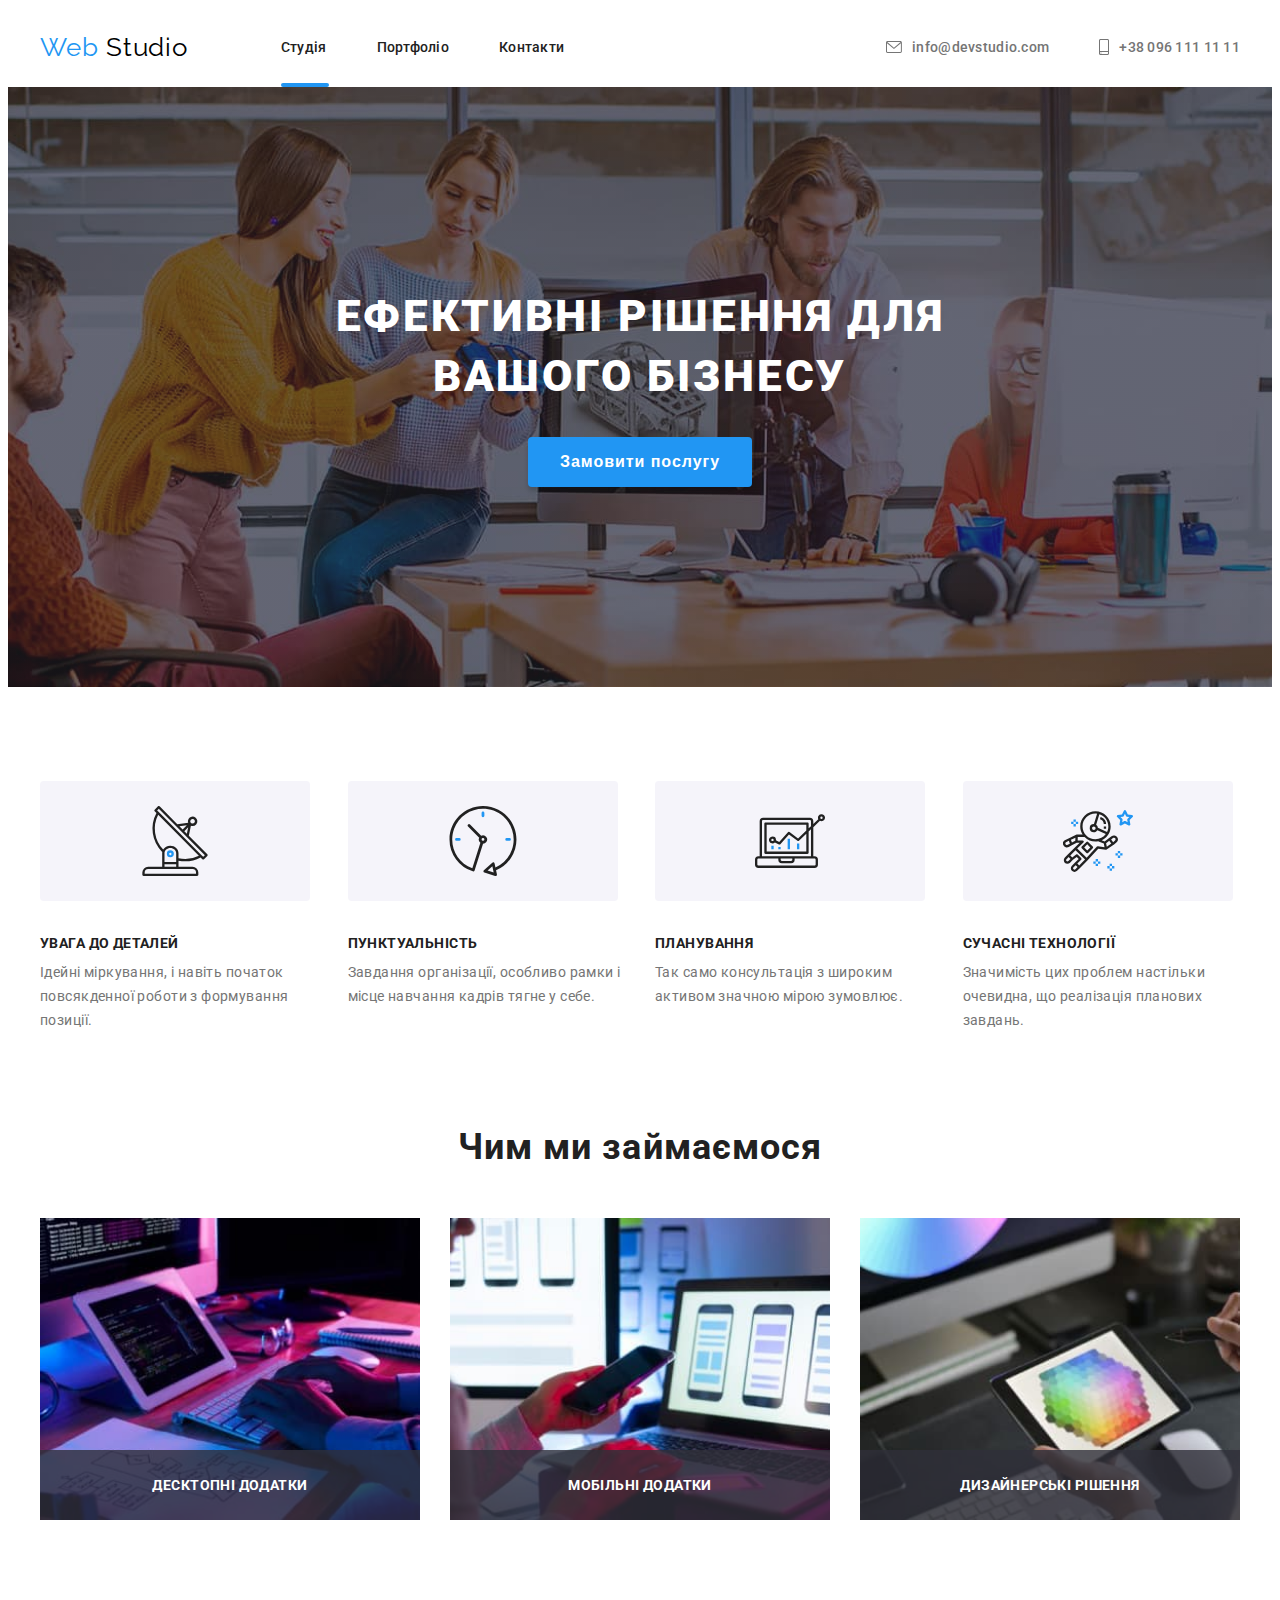
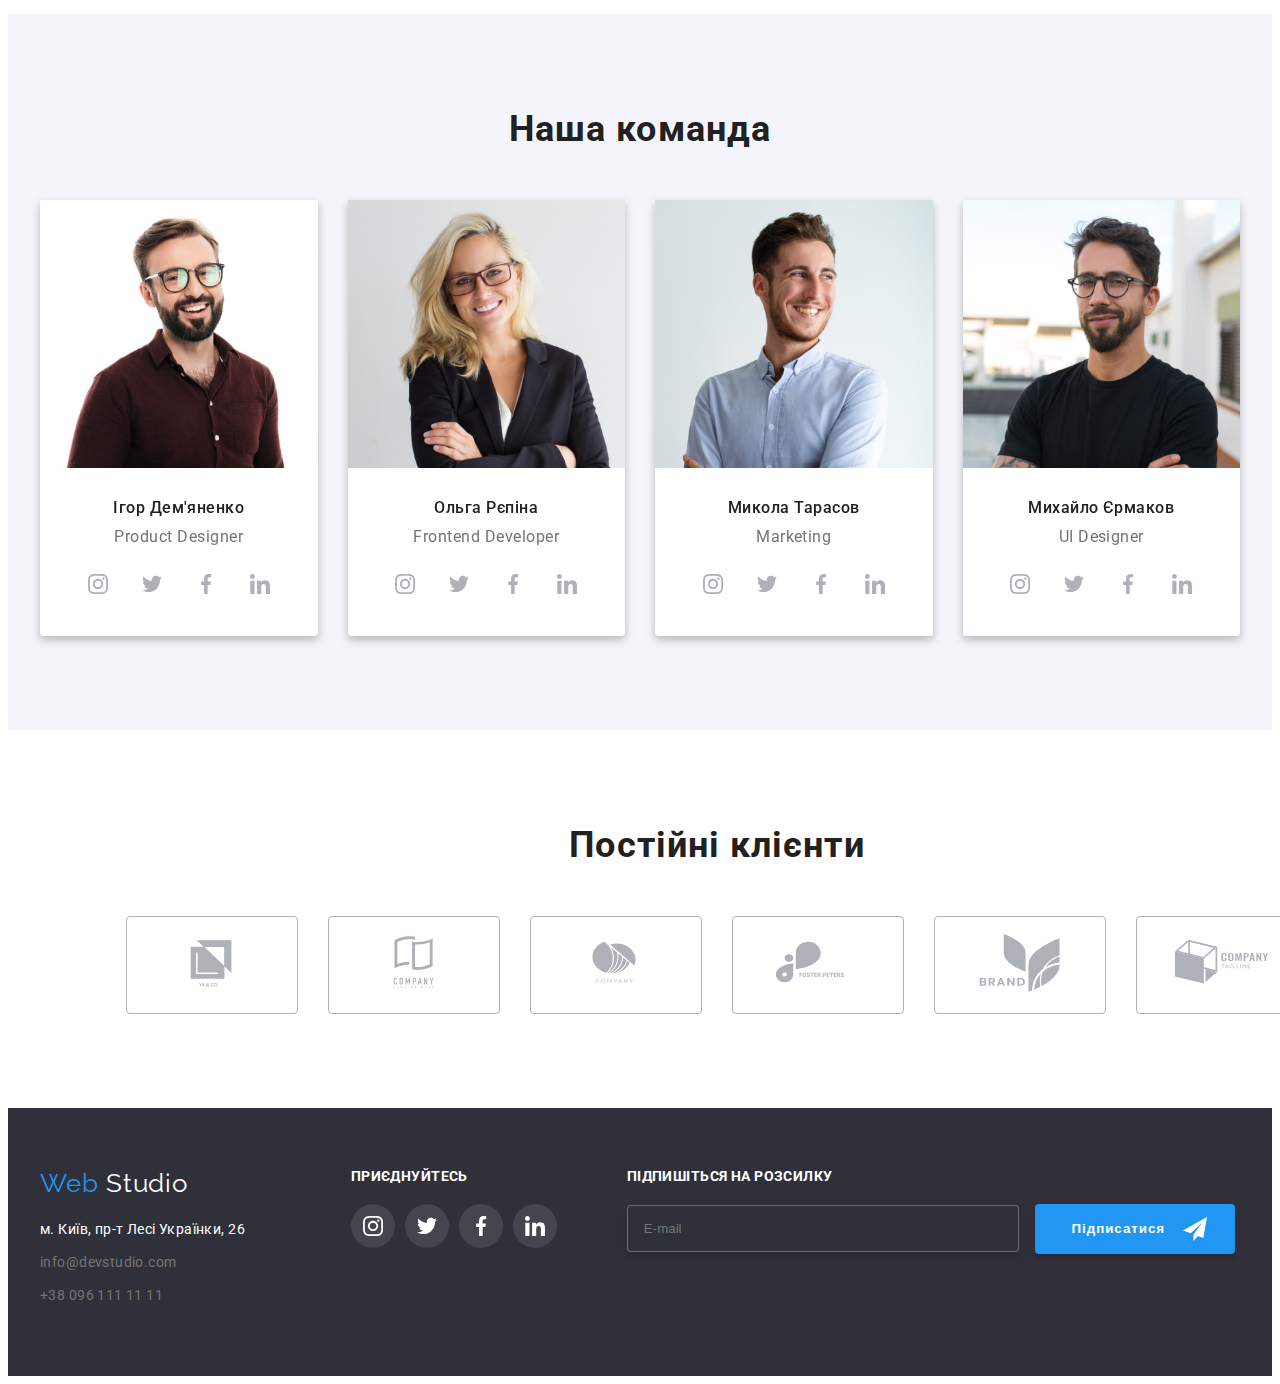
==== commit af625f00: "add styles" ====
--- a/index.html
+++ b/index.html
@@ -4,6 +4,7 @@
 		<meta charset="UTF-8" />
 		<meta name="viewport" content="width=device-width, initial-scale=1.0" />
 		<title>WebStudio</title>
+		<link rel="shortcut icon" href="./images/favicon.svg" type="image/x-icon" />
 		<link
 			rel="stylesheet"
 			href="https://cdnjs.cloudflare.com/ajax/libs/modern-normalize/2.0.0/modern-normalize.min.css"
--- a/css/styles.css
+++ b/css/styles.css
@@ -91,7 +91,7 @@
 	color: var(--accent-color);
 }
 .current::after {
-	bottom: -1px;
+	bottom: 0;
 	content: "";
 	display: block;
 	height: 4px;
